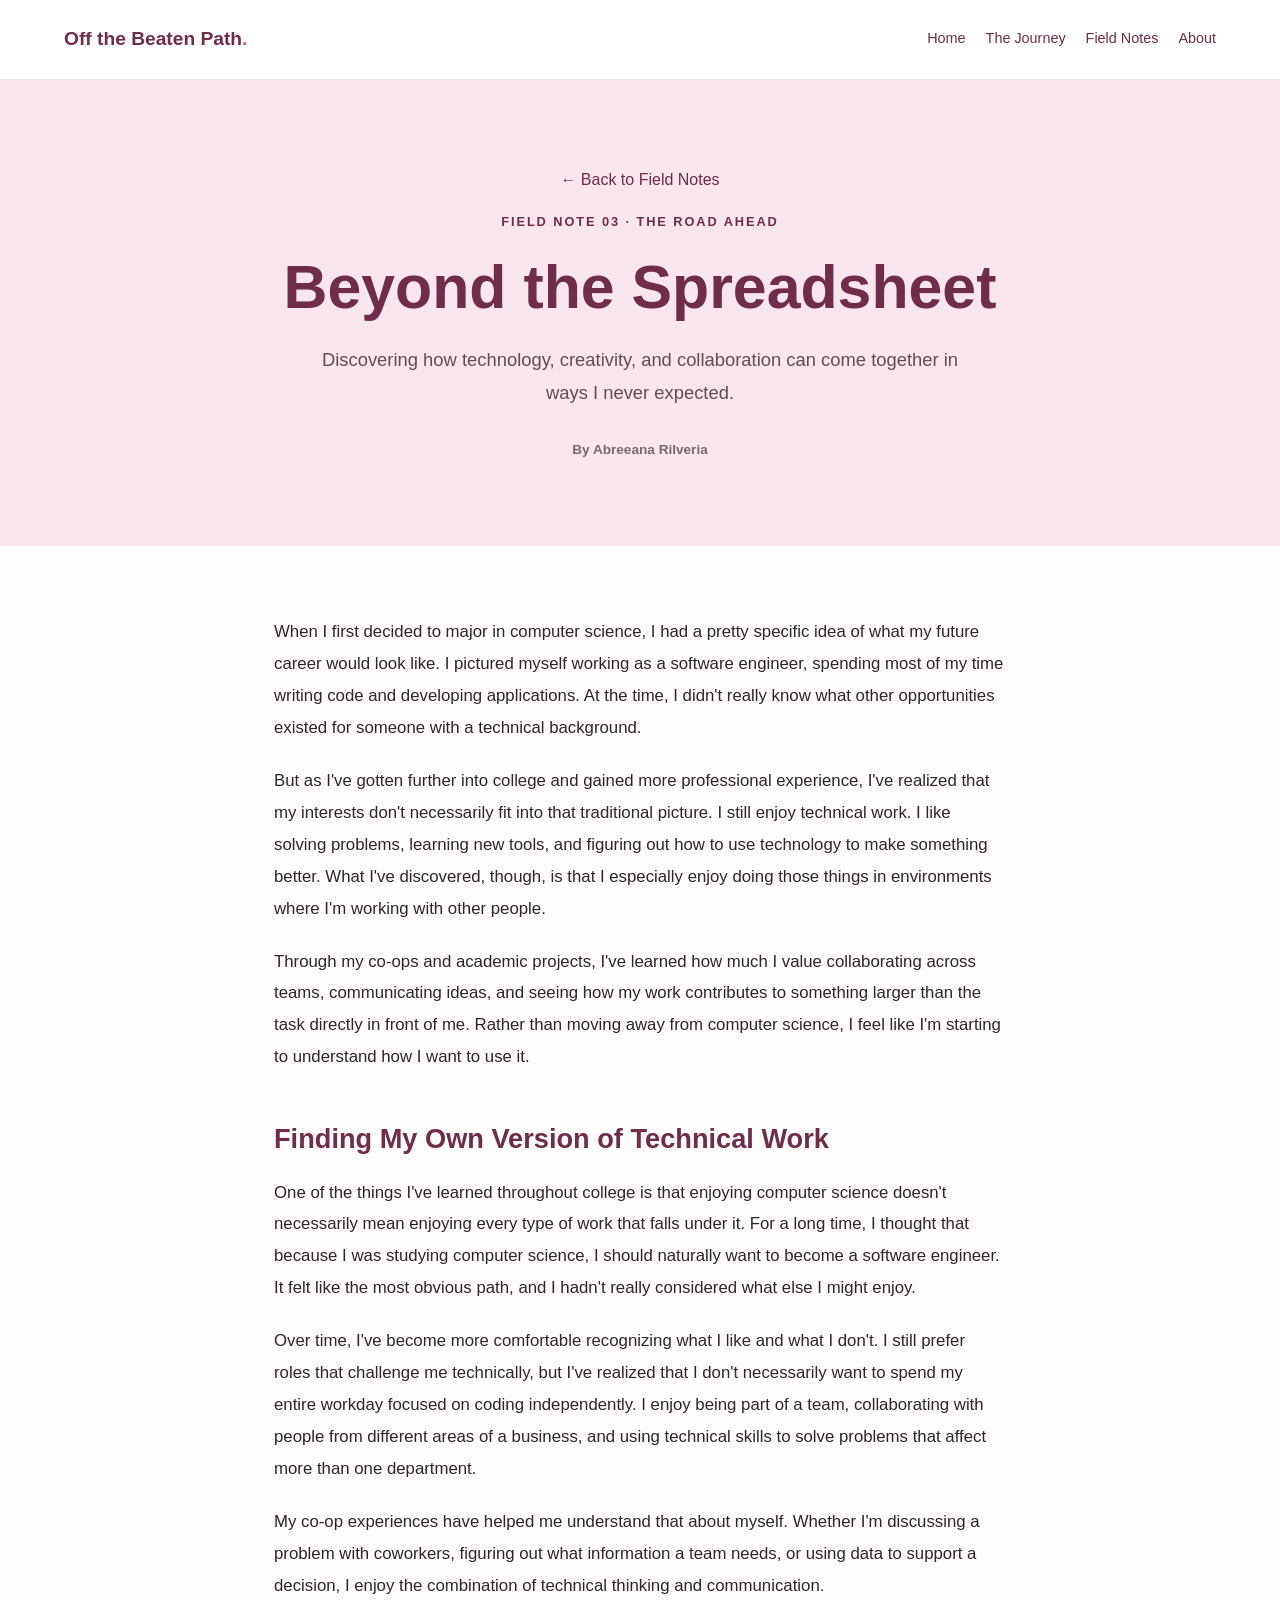
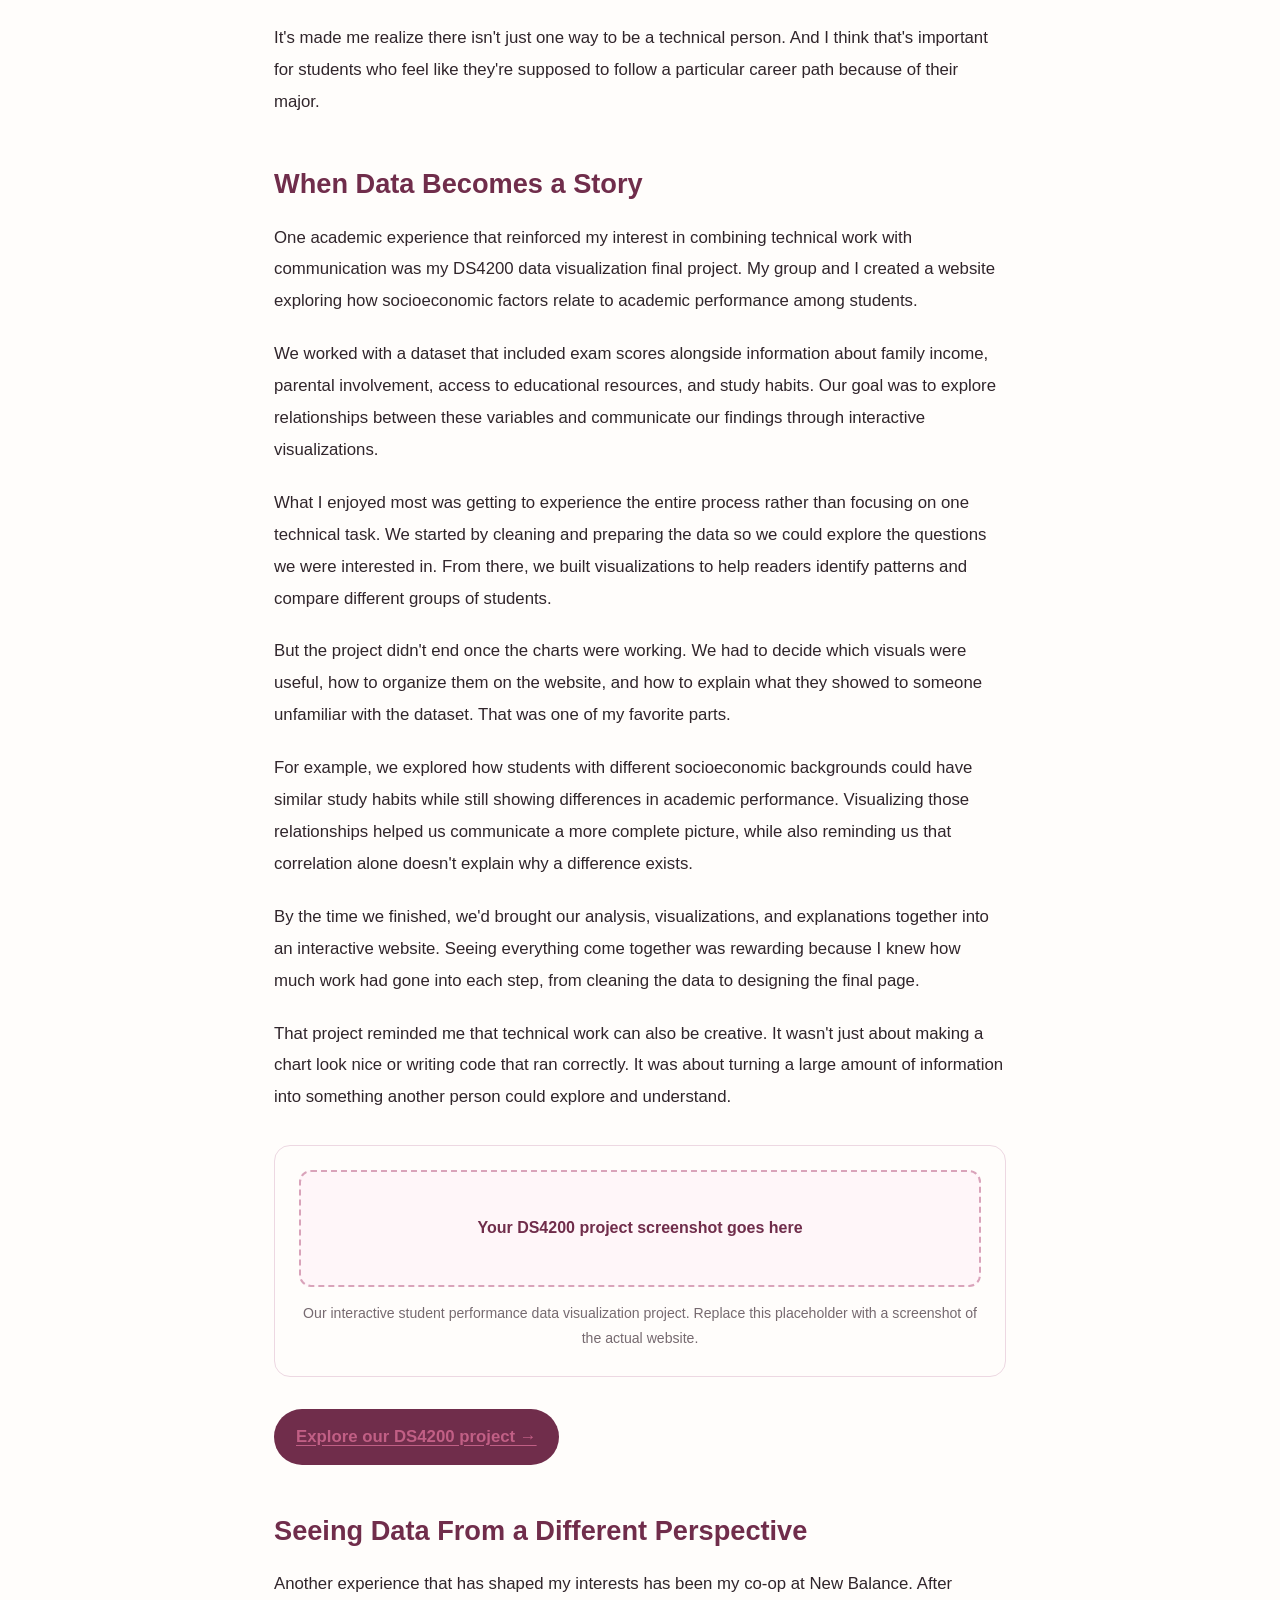
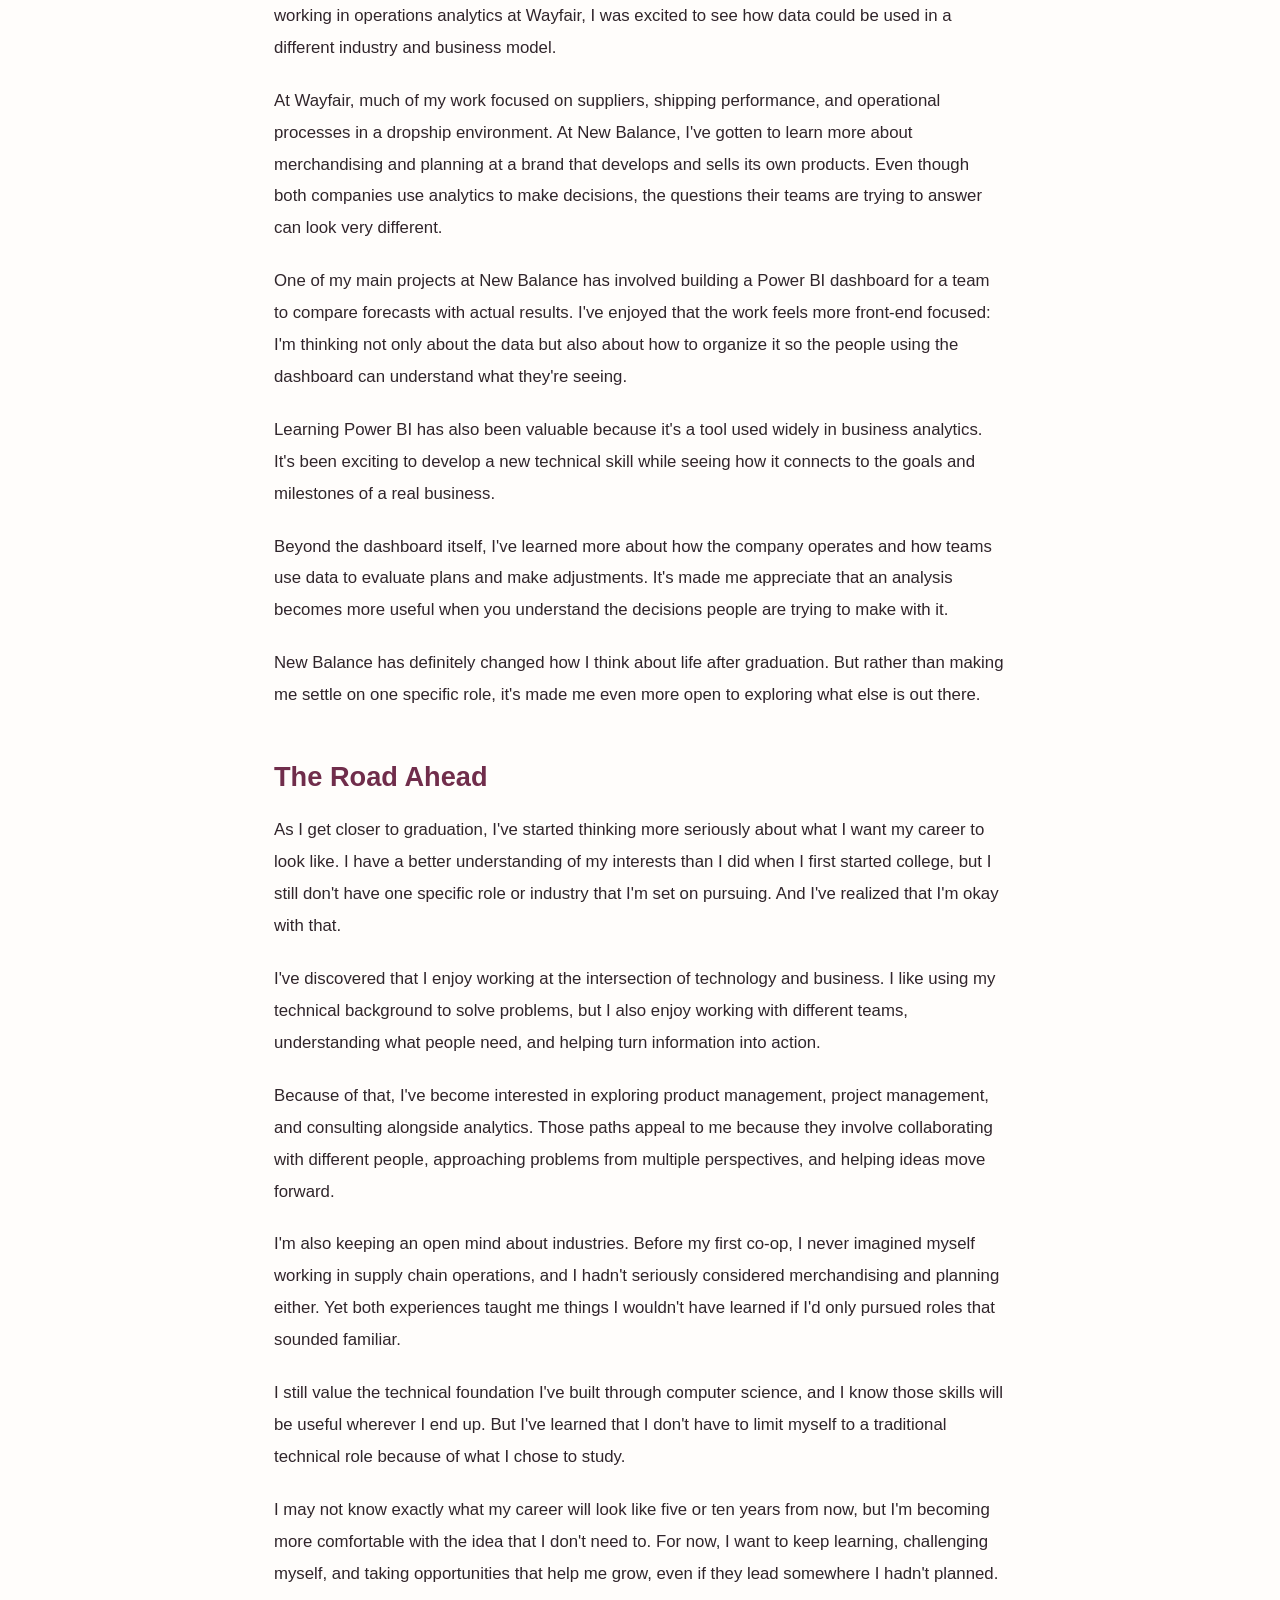
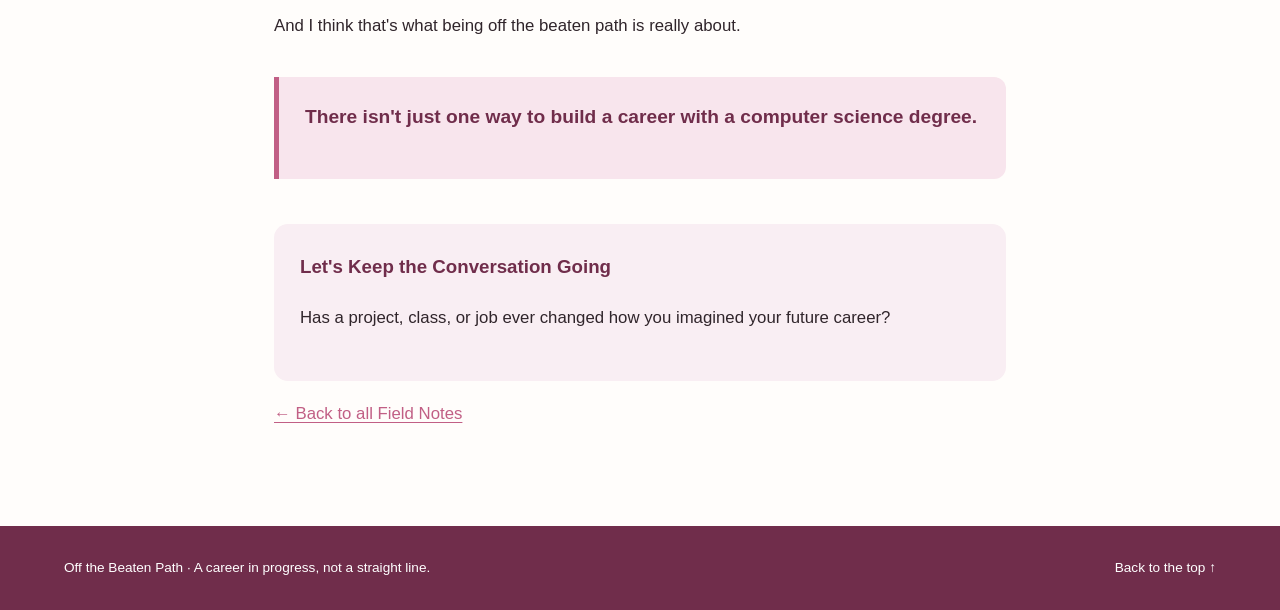
==== articles/beyond-the-spreadsheet.html @ e60944a8 "Create beyond-the-spreadsheet.html" ====
<!DOCTYPE html>
<html lang="en">
<head>
<meta charset="UTF-8">
<meta name="viewport" content="width=device-width, initial-scale=1.0">
<title>Beyond the Spreadsheet | Off the Beaten Path</title>
<link rel="stylesheet" href="../style.css">

<style>
:root {
    --pink: #F8E5ED;
    --rose: #C15F85;
    --burgundy: #702D4B;
    --background: #FFFDFB;
    --text: #30252B;
    --muted: #766A70;
}

* { box-sizing: border-box; }

body {
    margin: 0;
    background: var(--background);
    color: var(--text);
    font-family: Arial, Helvetica, sans-serif;
    line-height: 1.8;
}

a { color: var(--burgundy); }

.site-header {
    display: flex;
    align-items: center;
    justify-content: space-between;
    gap: 20px;
    padding: 22px 5%;
    background: white;
    border-bottom: 1px solid #f1e4e9;
}

.logo {
    font-weight: 800;
    text-decoration: none;
}

.logo span { color: var(--rose); }

nav {
    display: flex;
    gap: 20px;
    flex-wrap: wrap;
}

nav a {
    text-decoration: none;
    font-size: .9rem;
}

.article-hero {
    background: var(--pink);
    text-align: center;
    padding: 70px 20px;
}

.article-hero .inner {
    max-width: 840px;
    margin: auto;
}

.eyebrow {
    color: var(--burgundy);
    letter-spacing: .15em;
    font-size: .8rem;
    font-weight: bold;
}

h1 {
    color: var(--burgundy);
    font-size: clamp(2.3rem, 6vw, 4.3rem);
    line-height: 1.15;
}

.article-subtitle {
    max-width: 650px;
    margin: auto;
    color: #624c58;
    font-size: 1.15rem;
}

.article-meta {
    color: var(--muted);
    font-size: .85rem;
}

.article-content {
    max-width: 780px;
    margin: auto;
    padding: 54px 24px 75px;
}

.article-content p { margin-bottom: 21px; }

.article-content h2 {
    color: var(--burgundy);
    font-size: 1.7rem;
    line-height: 1.3;
    margin-top: 48px;
}

.article-media {
    margin: 32px 0;
    padding: 24px;
    border: 1px solid #edd8e2;
    border-radius: 16px;
}

.project-preview {
    border: 2px dashed #d9a3ba;
    background: #fff6f9;
    border-radius: 12px;
    padding: 42px 20px;
    text-align: center;
    color: var(--burgundy);
    font-weight: bold;
}

.article-media figcaption {
    color: var(--muted);
    font-size: .88rem;
    margin-top: 14px;
}

.project-link {
    display: inline-block;
    background: var(--burgundy);
    color: white;
    text-decoration: none;
    border-radius: 50px;
    padding: 12px 22px;
    font-weight: bold;
}

.article-takeaway {
    border-left: 5px solid var(--rose);
    background: var(--pink);
    padding: 22px 26px;
    margin: 35px 0;
    border-radius: 0 12px 12px 0;
    font-weight: bold;
}

.reader-question {
    background: #f9eef3;
    padding: 26px;
    border-radius: 14px;
    margin-top: 45px;
}

.reader-question h3 {
    color: var(--burgundy);
    margin-top: 0;
}

footer {
    background: var(--burgundy);
    color: white;
    padding: 30px 5%;
    display: flex;
    justify-content: space-between;
    gap: 20px;
    flex-wrap: wrap;
}

footer a { color: white; }

@media (max-width: 650px) {
    .site-header {
        flex-direction: column;
        align-items: flex-start;
    }

    .article-hero { padding: 52px 20px; }
    .article-content { padding: 34px 20px; }
}
</style>
</head>

<body>

<header class="site-header">
    <a class="logo" href="../index.html">
        Off the Beaten Path<span>.</span>
    </a>

    <nav>
        <a href="../index.html#home">Home</a>
        <a href="../index.html#journey">The Journey</a>
        <a href="../index.html#articles">Field Notes</a>
        <a href="../index.html#about">About</a>
    </nav>
</header>

<main>

<section class="article-hero">
    <div class="inner">

        <p>
            <a href="../index.html#articles">
                &larr; Back to Field Notes
            </a>
        </p>

        <p class="eyebrow">
            FIELD NOTE 03 · THE ROAD AHEAD
        </p>

        <h1>Beyond the Spreadsheet</h1>

        <p class="article-subtitle">
            Discovering how technology, creativity,
            and collaboration can come together
            in ways I never expected.
        </p>

        <p class="article-meta">
            By Abreeana Rilveria
        </p>

    </div>
</section>

<article class="article-content">

<p>
When I first decided to major in computer science,
I had a pretty specific idea of what my future career
would look like. I pictured myself working as a
software engineer, spending most of my time writing
code and developing applications. At the time, I
didn't really know what other opportunities existed
for someone with a technical background.
</p>

<p>
But as I've gotten further into college and gained
more professional experience, I've realized that my
interests don't necessarily fit into that traditional
picture. I still enjoy technical work. I like solving
problems, learning new tools, and figuring out how
to use technology to make something better. What
I've discovered, though, is that I especially enjoy
doing those things in environments where I'm
working with other people.
</p>

<p>
Through my co-ops and academic projects, I've learned
how much I value collaborating across teams,
communicating ideas, and seeing how my work
contributes to something larger than the task
directly in front of me. Rather than moving away
from computer science, I feel like I'm starting
to understand how I want to use it.
</p>

<h2>Finding My Own Version of Technical Work</h2>

<p>
One of the things I've learned throughout college
is that enjoying computer science doesn't necessarily
mean enjoying every type of work that falls under it.
For a long time, I thought that because I was studying
computer science, I should naturally want to become
a software engineer. It felt like the most obvious
path, and I hadn't really considered what else
I might enjoy.
</p>

<p>
Over time, I've become more comfortable recognizing
what I like and what I don't. I still prefer roles
that challenge me technically, but I've realized
that I don't necessarily want to spend my entire
workday focused on coding independently. I enjoy
being part of a team, collaborating with people
from different areas of a business, and using
technical skills to solve problems that affect
more than one department.
</p>

<p>
My co-op experiences have helped me understand
that about myself. Whether I'm discussing a problem
with coworkers, figuring out what information a
team needs, or using data to support a decision,
I enjoy the combination of technical thinking
and communication.
</p>

<p>
It's made me realize there isn't just one way to
be a technical person. And I think that's important
for students who feel like they're supposed to
follow a particular career path because of
their major.
</p>

<h2>When Data Becomes a Story</h2>

<p>
One academic experience that reinforced my interest
in combining technical work with communication was
my DS4200 data visualization final project. My
group and I created a website exploring how
socioeconomic factors relate to academic
performance among students.
</p>

<p>
We worked with a dataset that included exam scores
alongside information about family income,
parental involvement, access to educational
resources, and study habits. Our goal was to
explore relationships between these variables
and communicate our findings through
interactive visualizations.
</p>

<p>
What I enjoyed most was getting to experience
the entire process rather than focusing on one
technical task. We started by cleaning and
preparing the data so we could explore the
questions we were interested in. From there,
we built visualizations to help readers identify
patterns and compare different groups of students.
</p>

<p>
But the project didn't end once the charts were
working. We had to decide which visuals were
useful, how to organize them on the website,
and how to explain what they showed to someone
unfamiliar with the dataset. That was one
of my favorite parts.
</p>

<p>
For example, we explored how students with different
socioeconomic backgrounds could have similar study
habits while still showing differences in academic
performance. Visualizing those relationships helped
us communicate a more complete picture, while also
reminding us that correlation alone doesn't explain
why a difference exists.
</p>

<p>
By the time we finished, we'd brought our analysis,
visualizations, and explanations together into an
interactive website. Seeing everything come
together was rewarding because I knew how much
work had gone into each step, from cleaning
the data to designing the final page.
</p>

<p>
That project reminded me that technical work can
also be creative. It wasn't just about making
a chart look nice or writing code that ran
correctly. It was about turning a large amount
of information into something another person
could explore and understand.
</p>

<!-- DS4200 PROJECT SCREENSHOT -->

<figure class="article-media">

    <div class="project-preview">
        Your DS4200 project screenshot goes here
    </div>

    <figcaption>
        Our interactive student performance data
        visualization project. Replace this
        placeholder with a screenshot of
        the actual website.
    </figcaption>

</figure>

<p>
    <a class="project-link"
       href="https://rilveriaabreeana.github.io/ds4200-finalproject/"
       target="_blank"
       rel="noopener noreferrer">
        Explore our DS4200 project &rarr;
    </a>
</p>

<h2>Seeing Data From a Different Perspective</h2>

<p>
Another experience that has shaped my interests
has been my co-op at New Balance. After working
in operations analytics at Wayfair, I was excited
to see how data could be used in a different
industry and business model.
</p>

<p>
At Wayfair, much of my work focused on suppliers,
shipping performance, and operational processes
in a dropship environment. At New Balance, I've
gotten to learn more about merchandising and
planning at a brand that develops and sells its
own products. Even though both companies use
analytics to make decisions, the questions their
teams are trying to answer can look very different.
</p>

<p>
One of my main projects at New Balance has involved
building a Power BI dashboard for a team to compare
forecasts with actual results. I've enjoyed that
the work feels more front-end focused: I'm thinking
not only about the data but also about how to
organize it so the people using the dashboard
can understand what they're seeing.
</p>

<p>
Learning Power BI has also been valuable because
it's a tool used widely in business analytics.
It's been exciting to develop a new technical
skill while seeing how it connects to the
goals and milestones of a real business.
</p>

<p>
Beyond the dashboard itself, I've learned more
about how the company operates and how teams use
data to evaluate plans and make adjustments.
It's made me appreciate that an analysis becomes
more useful when you understand the decisions
people are trying to make with it.
</p>

<p>
New Balance has definitely changed how I think
about life after graduation. But rather than
making me settle on one specific role, it's
made me even more open to exploring what
else is out there.
</p>

<h2>The Road Ahead</h2>

<p>
As I get closer to graduation, I've started
thinking more seriously about what I want
my career to look like. I have a better
understanding of my interests than I did
when I first started college, but I still
don't have one specific role or industry
that I'm set on pursuing. And I've realized
that I'm okay with that.
</p>

<p>
I've discovered that I enjoy working at the
intersection of technology and business.
I like using my technical background to
solve problems, but I also enjoy working
with different teams, understanding what
people need, and helping turn information
into action.
</p>

<p>
Because of that, I've become interested
in exploring product management, project
management, and consulting alongside
analytics. Those paths appeal to me because
they involve collaborating with different
people, approaching problems from multiple
perspectives, and helping ideas move forward.
</p>

<p>
I'm also keeping an open mind about industries.
Before my first co-op, I never imagined myself
working in supply chain operations, and I
hadn't seriously considered merchandising
and planning either. Yet both experiences
taught me things I wouldn't have learned
if I'd only pursued roles that sounded familiar.
</p>

<p>
I still value the technical foundation I've
built through computer science, and I know
those skills will be useful wherever I end up.
But I've learned that I don't have to limit
myself to a traditional technical role because
of what I chose to study.
</p>

<p>
I may not know exactly what my career will
look like five or ten years from now, but
I'm becoming more comfortable with the idea
that I don't need to. For now, I want to keep
learning, challenging myself, and taking
opportunities that help me grow, even if
they lead somewhere I hadn't planned.
</p>

<p>
And I think that's what being off the beaten
path is really about.
</p>

<div class="article-takeaway">
    <p>
        There isn't just one way to build a
        career with a computer science degree.
    </p>
</div>

<aside class="reader-question">
    <h3>Let's Keep the Conversation Going</h3>
    <p>
        Has a project, class, or job ever changed
        how you imagined your future career?
    </p>
</aside>

<p>
    <a href="../index.html#articles">
        &larr; Back to all Field Notes
    </a>
</p>

</article>
</main>

<footer>
    <span>
        Off the Beaten Path · A career in progress,
        not a straight line.
    </span>

    <a href="../index.html#home">
        Back to the top &uarr;
    </a>
</footer>

</body>
</html>
---- style.css ----
/* ---------- Global styles ---------- */

:root {
    --pink: #F8E5ED;
    --rose: #C15F85;
    --burgundy: #702D4B;
    --background: #FFFDFB;
    --text: #30252B;
    --muted: #766A70;
}

* {
    box-sizing: border-box;
}

html {
    scroll-behavior: smooth;
}

body {
    margin: 0;
    background: var(--background);
    color: var(--text);
    font-family: Arial, Helvetica, sans-serif;
    line-height: 1.7;
}

a {
    color: inherit;
    text-decoration: none;
}

a:focus-visible {
    outline: 3px solid var(--rose);
    outline-offset: 4px;
}

/* ---------- Navigation ---------- */

.site-header {
    display: flex;
    justify-content: space-between;
    align-items: center;
    gap: 24px;
    padding: 22px 8%;
    border-bottom: 1px solid #F0E7EB;
}

.logo {
    color: var(--burgundy);
    font-size: 1.2rem;
    font-weight: 700;
}

.logo span {
    color: var(--rose);
}

nav {
    display: flex;
    flex-wrap: wrap;
    gap: 24px;
}

nav a {
    font-size: 0.9rem;
}

nav a:hover,
.text-link:hover {
    color: var(--rose);
}

/* ---------- Hero section ---------- */

.hero {
    padding: 110px 12%;
    background: var(--pink);
}

.eyebrow {
    color: var(--burgundy);
    font-size: 0.75rem;
    font-weight: 700;
    letter-spacing: 2px;
    text-transform: uppercase;
}

h1 {
    max-width: 750px;
    margin: 20px 0;
    color: var(--burgundy);
    font-size: clamp(2.5rem, 6vw, 4.5rem);
    line-height: 1.1;
}

h2 {
    color: var(--burgundy);
    font-size: clamp(1.8rem, 4vw, 2.6rem);
    line-height: 1.25;
}

.hero-description,
.section-intro {
    max-width: 650px;
    color: var(--muted);
}

.primary-button {
    display: inline-block;
    margin-top: 20px;
    padding: 12px 22px;
    border-radius: 5px;
    background: var(--burgundy);
    color: white;
    font-weight: 600;
}

.primary-button:hover {
    background: var(--rose);
}

/* ---------- Content sections ---------- */

.section {
    padding: 80px 10%;
}

.section-intro {
    margin-bottom: 45px;
}

/* ---------- Roadmap ---------- */

.roadmap {
    display: grid;
    grid-template-columns: repeat(3, minmax(0, 1fr));
    gap: 24px;
    margin-top: 40px;
}

.milestone {
    padding: 28px;
    border: 1px solid #EBD9E1;
    border-radius: 10px;
    background: white;
    transition: transform 0.2s, box-shadow 0.2s;
}

a.milestone:hover {
    transform: translateY(-5px);
    box-shadow: 0 10px 25px #702D4B14;
}

.milestone-number {
    display: inline-block;
    color: var(--rose);
    font-size: 1.5rem;
    font-weight: 700;
}

.milestone h3 {
    color: var(--burgundy);
}

.milestone p {
    color: var(--muted);
}

.read-link,
.text-link {
    color: var(--rose);
    font-weight: 700;
}

.coming-soon {
    opacity: 0.75;
}

.coming-soon-label {
    color: var(--muted);
    font-size: 0.85rem;
    font-style: italic;
}

/* ---------- Featured article ---------- */

.featured {
    background: #FAF3F6;
}

.featured p:not(.eyebrow) {
    max-width: 650px;
}

/* ---------- About section ---------- */

.about p:not(.eyebrow) {
    max-width: 750px;
}

/* ---------- Footer ---------- */

footer {
    display: flex;
    justify-content: space-between;
    gap: 20px;
    padding: 25px 8%;
    background: var(--burgundy);
    color: white;
    font-size: 0.85rem;
}

/* ==========================================
   ARTICLE PAGE STYLES
   ========================================== */

.article-hero {
    padding: 85px 12% 75px;
    background: var(--pink);
}

.article-hero h1 {
    max-width: 900px;
    font-size: clamp(2.3rem, 5vw, 3.8rem);
    line-height: 1.15;
}

.article-subtitle {
    max-width: 700px;
    color: var(--muted);
    font-size: 1.15rem;
}

.article-meta {
    margin-top: 28px;
    color: var(--burgundy);
    font-size: 0.9rem;
    font-weight: 600;
}

.back-link {
    display: inline-block;
    margin-bottom: 30px;
    color: var(--burgundy);
    font-size: 0.9rem;
    font-weight: 600;
}

.back-link:hover {
    color: var(--rose);
}

/* ---------- Article content ---------- */

.article-content {
    max-width: 800px;
    margin: 0 auto;
    padding: 65px 25px 100px;
}

.article-content h2 {
    margin-top: 60px;
    margin-bottom: 20px;
    font-size: clamp(1.6rem, 3vw, 2rem);
}

.article-content p {
    margin-bottom: 22px;
    font-size: 1.05rem;
    line-height: 1.9;
}

.article-content a:not(.primary-button) {
    color: var(--rose);
    text-decoration: underline;
    text-underline-offset: 3px;
}

.article-content a:hover {
    color: var(--burgundy);
}

.article-content strong {
    color: var(--burgundy);
}

/* ---------- Image placeholders ---------- */

.article-media {
    margin: 35px 0 45px;
}

.media-placeholder {
    display: flex;
    flex-direction: column;
    align-items: center;
    justify-content: center;
    min-height: 220px;
    padding: 35px;
    border: 2px dashed #DAB9C7;
    border-radius: 12px;
    background: #FAF3F6;
    text-align: center;
}

.media-placeholder p {
    margin: 0;
    color: var(--muted);
    font-size: 0.95rem;
}

.media-placeholder .media-icon {
    margin-bottom: 12px;
    color: var(--rose);
    font-size: 2rem;
}

.article-media figcaption {
    margin-top: 12px;
    color: var(--muted);
    font-size: 0.85rem;
    text-align: center;
}

/* ---------- Business analysis diagram ---------- */

.process-diagram {
    display: grid;
    grid-template-columns: 1fr auto 1fr auto 1fr;
    align-items: center;
    gap: 12px;
    margin: 35px 0;
    padding: 25px;
    border-radius: 12px;
    background: #FAF3F6;
}

.process-step {
    padding: 20px 12px;
    border: 1px solid #EBD9E1;
    border-radius: 8px;
    background: white;
    color: var(--burgundy);
    font-weight: 700;
    text-align: center;
}

.process-arrow {
    color: var(--rose);
    font-size: 1.5rem;
}

/* ---------- Performance comparison ---------- */

.performance-chart {
    margin: 40px 0;
    padding: 30px;
    border: 1px solid #EBD9E1;
    border-radius: 12px;
    background: #FAF3F6;
}

.performance-chart h3 {
    margin-top: 0;
    color: var(--burgundy);
}

.chart-row {
    display: grid;
    grid-template-columns: 80px 1fr 85px;
    align-items: center;
    gap: 15px;
    margin: 20px 0;
}

.chart-label {
    font-weight: 600;
}

.chart-track {
    height: 24px;
    overflow: hidden;
    border-radius: 5px;
    background: #EBD9E1;
}

.chart-bar {
    height: 100%;
    border-radius: 5px;
}

.chart-bar.before {
    width: 79%;
    background: var(--rose);
}

.chart-bar.after {
    width: 93%;
    background: var(--burgundy);
}

.chart-value {
    color: var(--burgundy);
    font-weight: 700;
}

.chart-note {
    margin-top: 20px;
    color: var(--muted);
    font-size: 0.8rem !important;
    line-height: 1.6 !important;
}

/* ---------- Article closing ---------- */

.article-takeaway {
    margin: 45px 0;
    padding: 25px 30px;
    border-left: 4px solid var(--rose);
    background: #FAF3F6;
}

.article-takeaway p {
    margin: 0;
    color: var(--burgundy);
    font-size: 1.2rem;
    font-weight: 700;
}

.reader-question {
    margin-top: 65px;
    padding: 30px;
    border-radius: 12px;
    background: var(--pink);
}

.reader-question h3 {
    margin-top: 0;
    color: var(--burgundy);
}

.reader-question p {
    margin-bottom: 0;
}

/* ---------- Mobile layout ---------- */

@media (max-width: 760px) {
    .site-header {
        align-items: flex-start;
        flex-direction: column;
    }

    nav {
        gap: 14px;
    }

    .hero {
        padding: 75px 8%;
    }

    .section {
        padding: 60px 8%;
    }

    .roadmap {
        grid-template-columns: 1fr;
    }

    .article-hero {
        padding: 60px 8%;
    }

    .article-content {
        padding: 45px 8% 70px;
    }

    .process-diagram {
        grid-template-columns: 1fr;
    }

    .process-arrow {
        transform: rotate(90deg);
        text-align: center;
    }

    .chart-row {
        grid-template-columns: 55px 1fr 75px;
        gap: 8px;
        font-size: 0.85rem;
    }

    .performance-chart {
        padding: 20px 15px;
    }

    footer {
        flex-direction: column;
    }
}
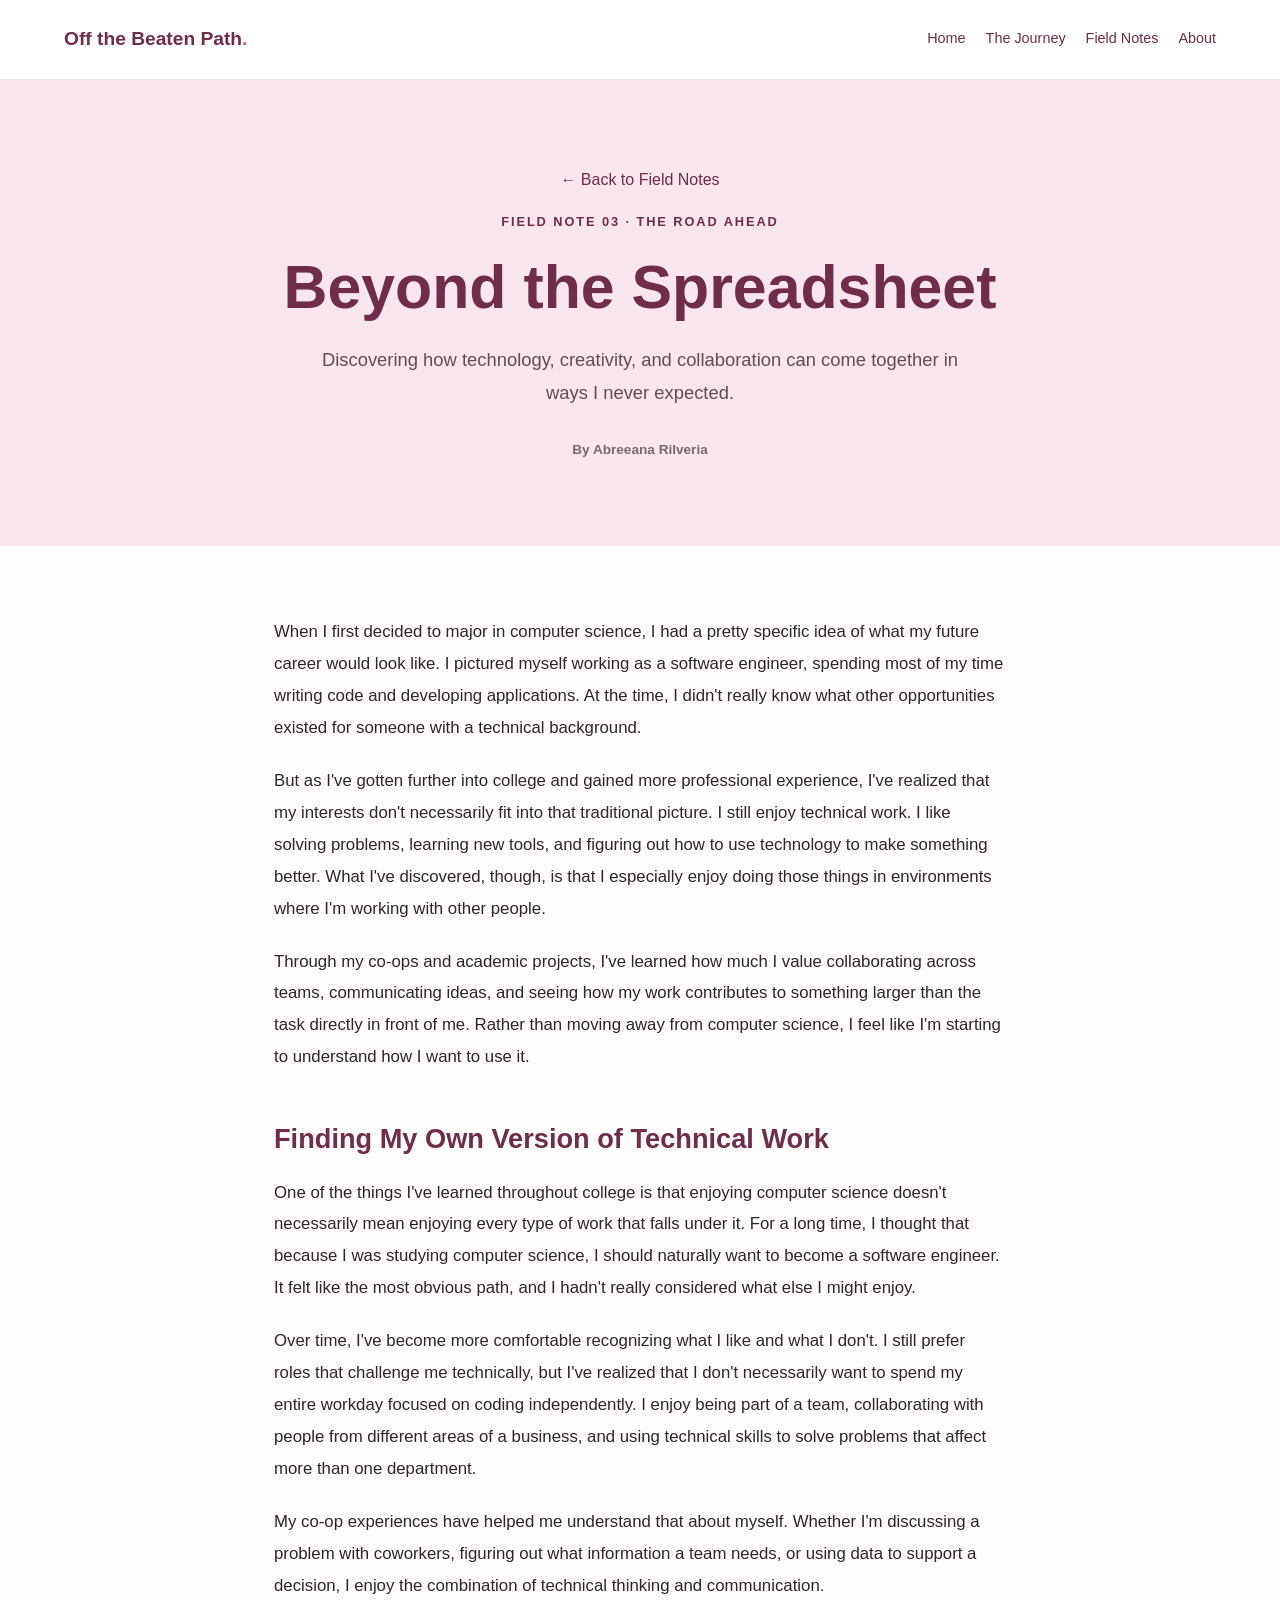
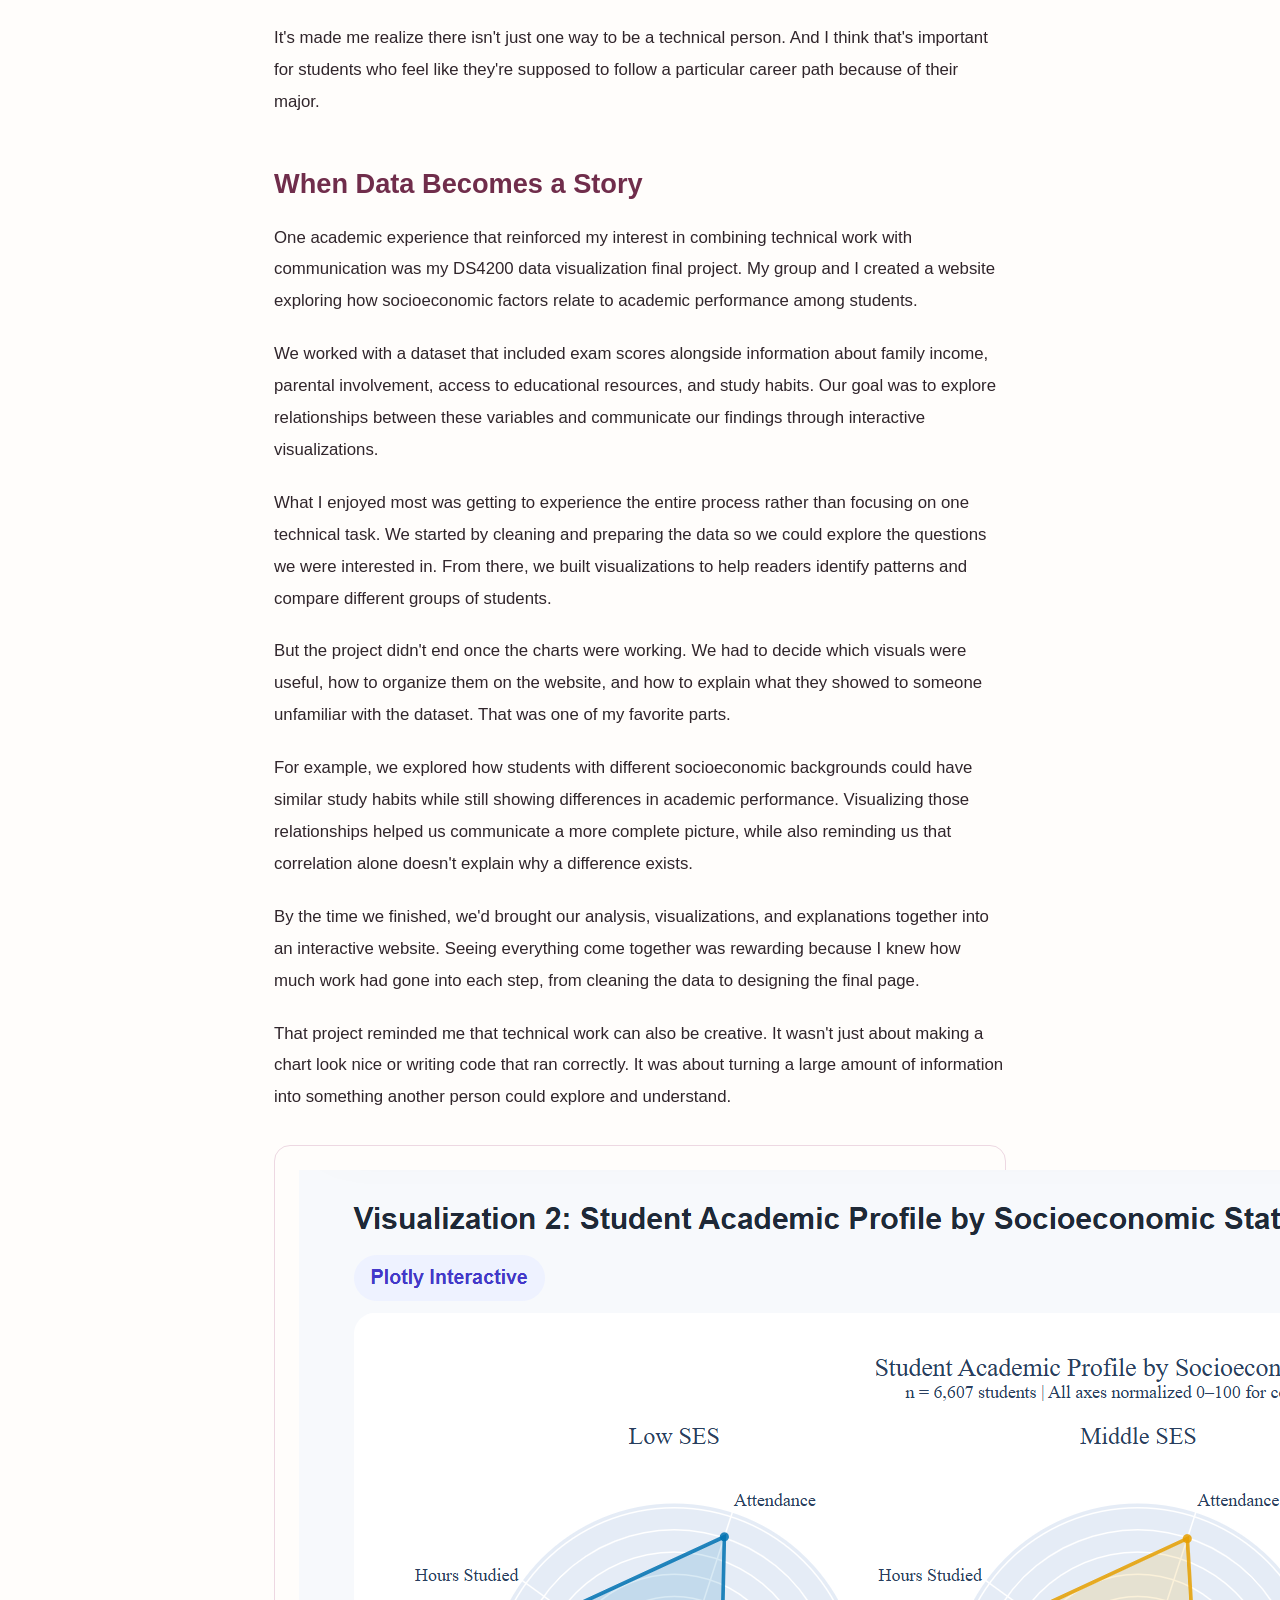
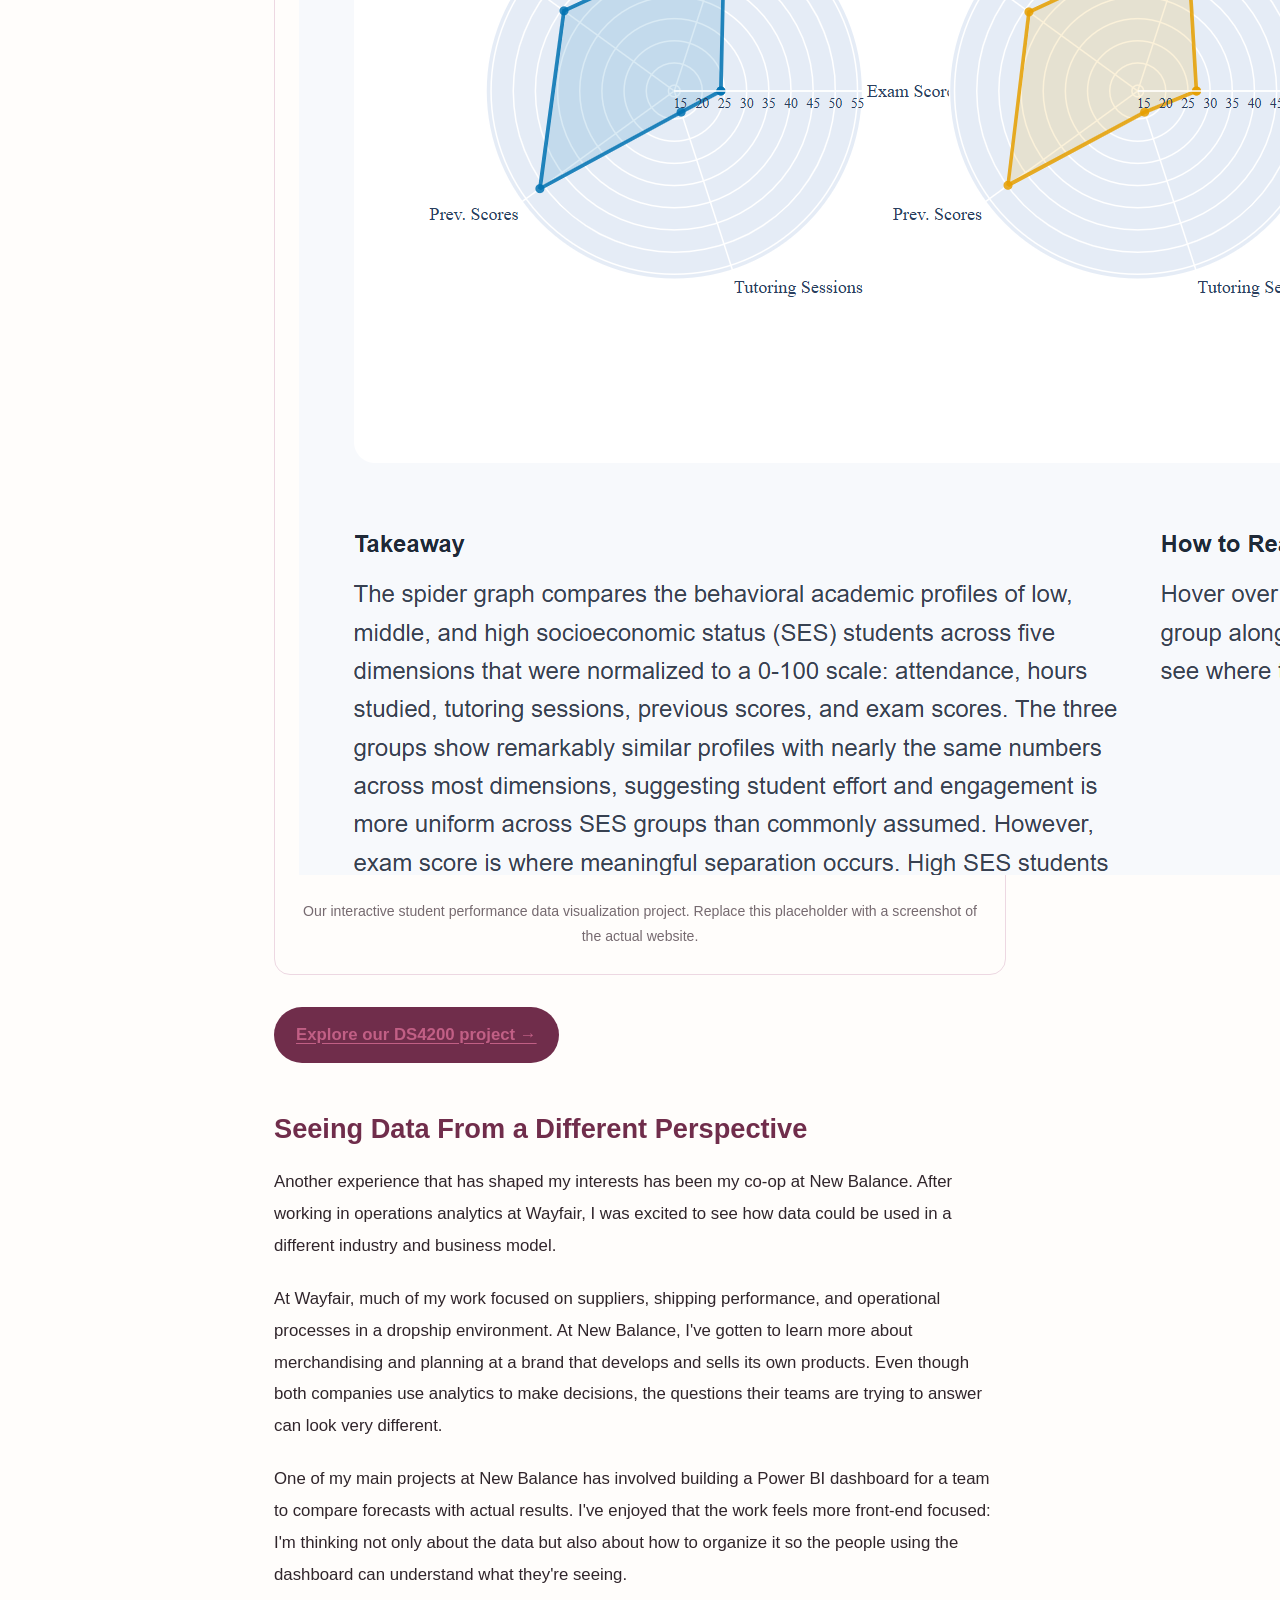
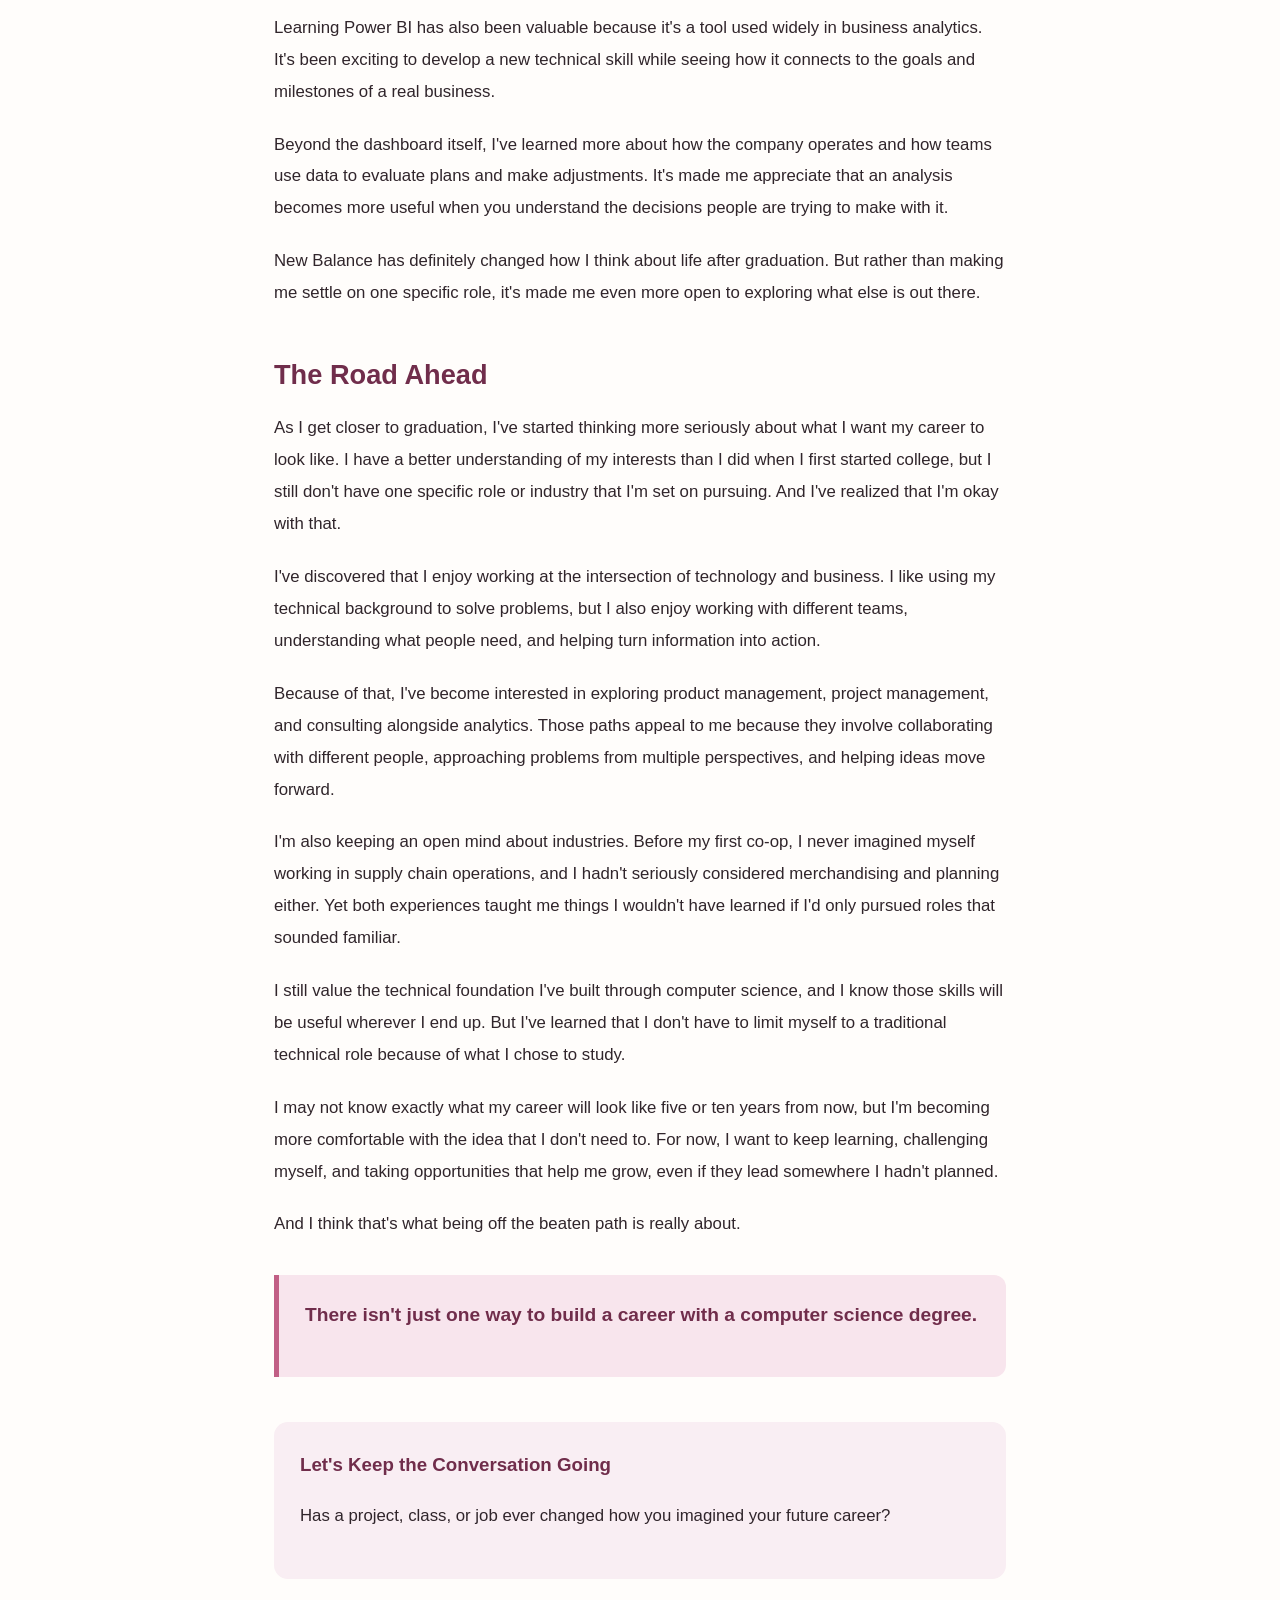
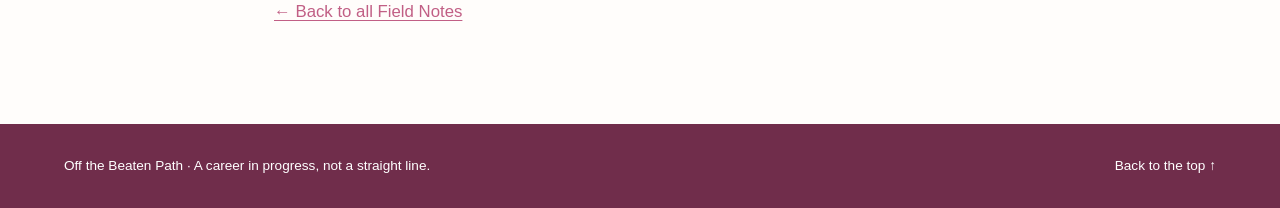
==== commit a00481a9: "Add screenshot for DS4200 project Replaced placeholder div with an image for DS4200 project." ====
--- a/articles/beyond-the-spreadsheet.html
+++ b/articles/beyond-the-spreadsheet.html
@@ -379,9 +379,13 @@
 
 <figure class="article-media">
 
-    <div class="project-preview">
-        Your DS4200 project screenshot goes here
-    </div>
+   
+<img
+    src="../images/ds4200-project.png"
+    alt="Screenshot of our DS4200 student performance data visualization project"
+    class="project-image"
+>
+
 
     <figcaption>
         Our interactive student performance data
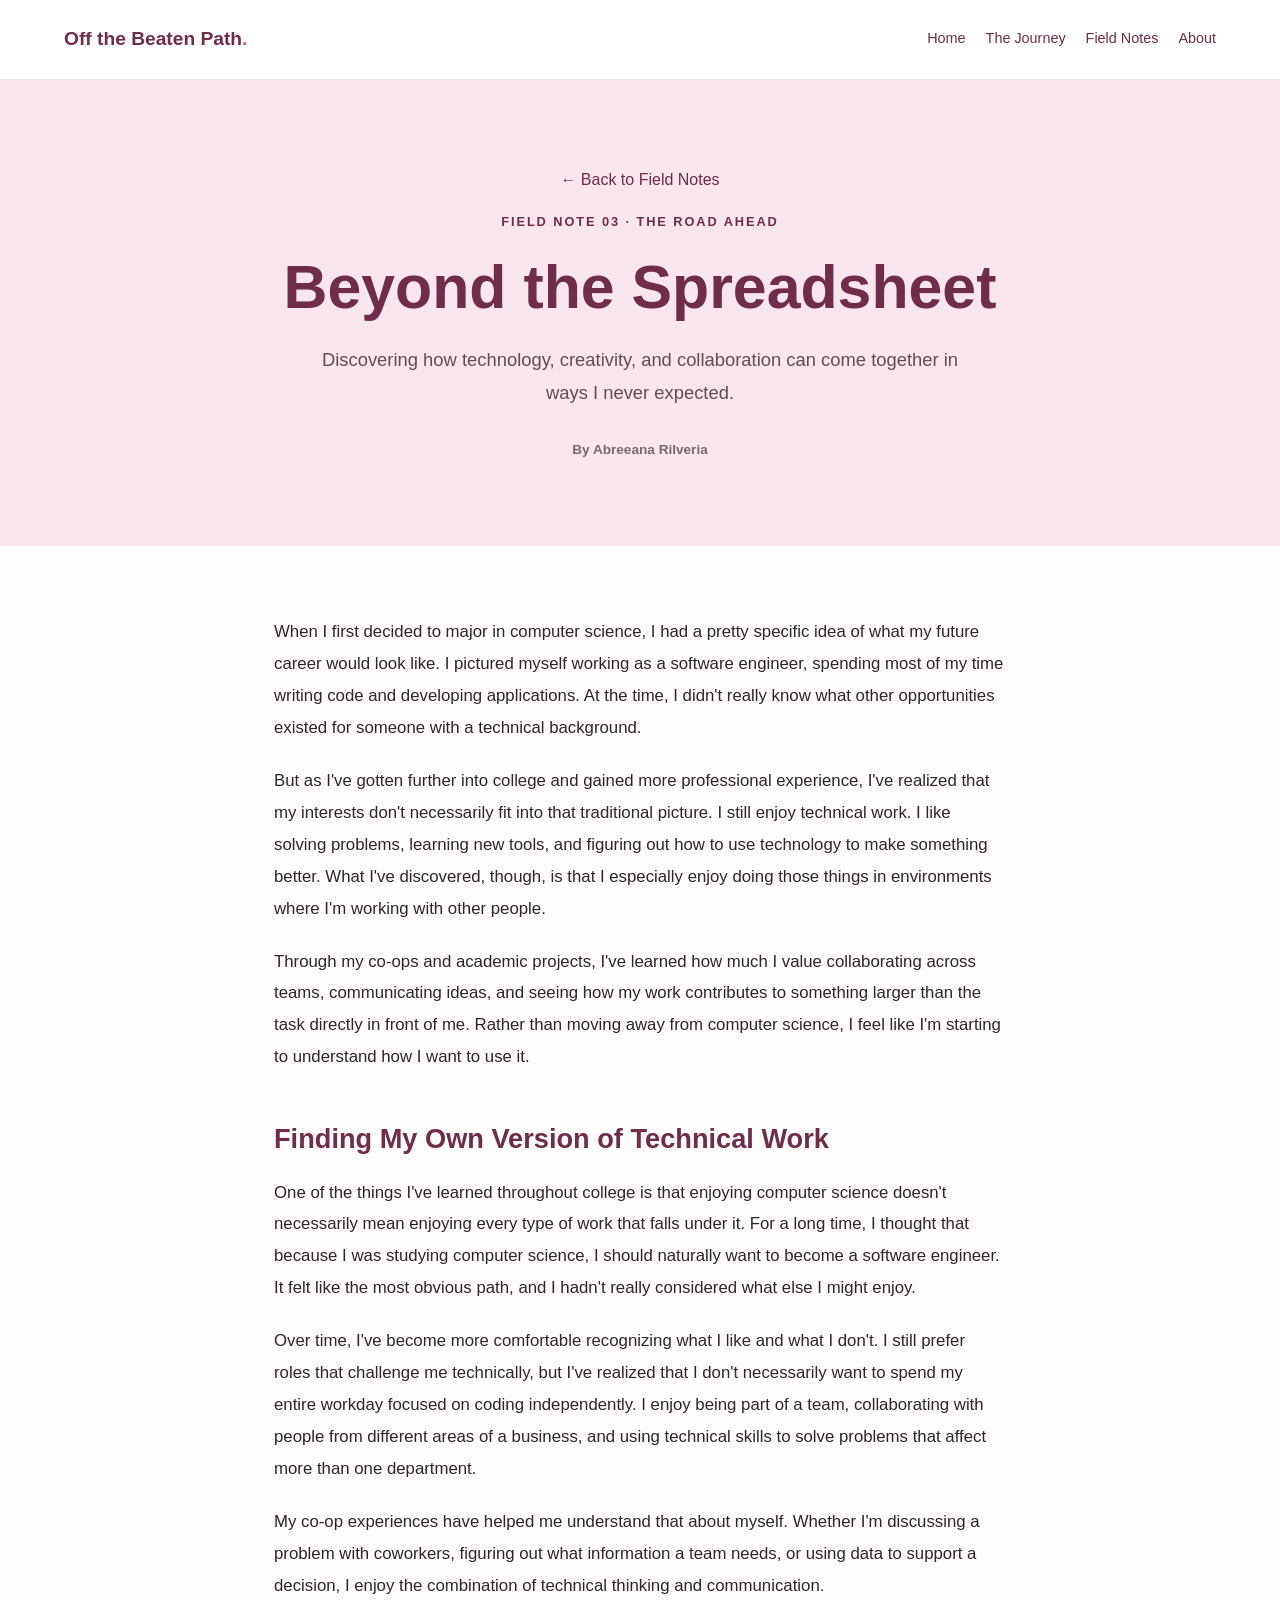
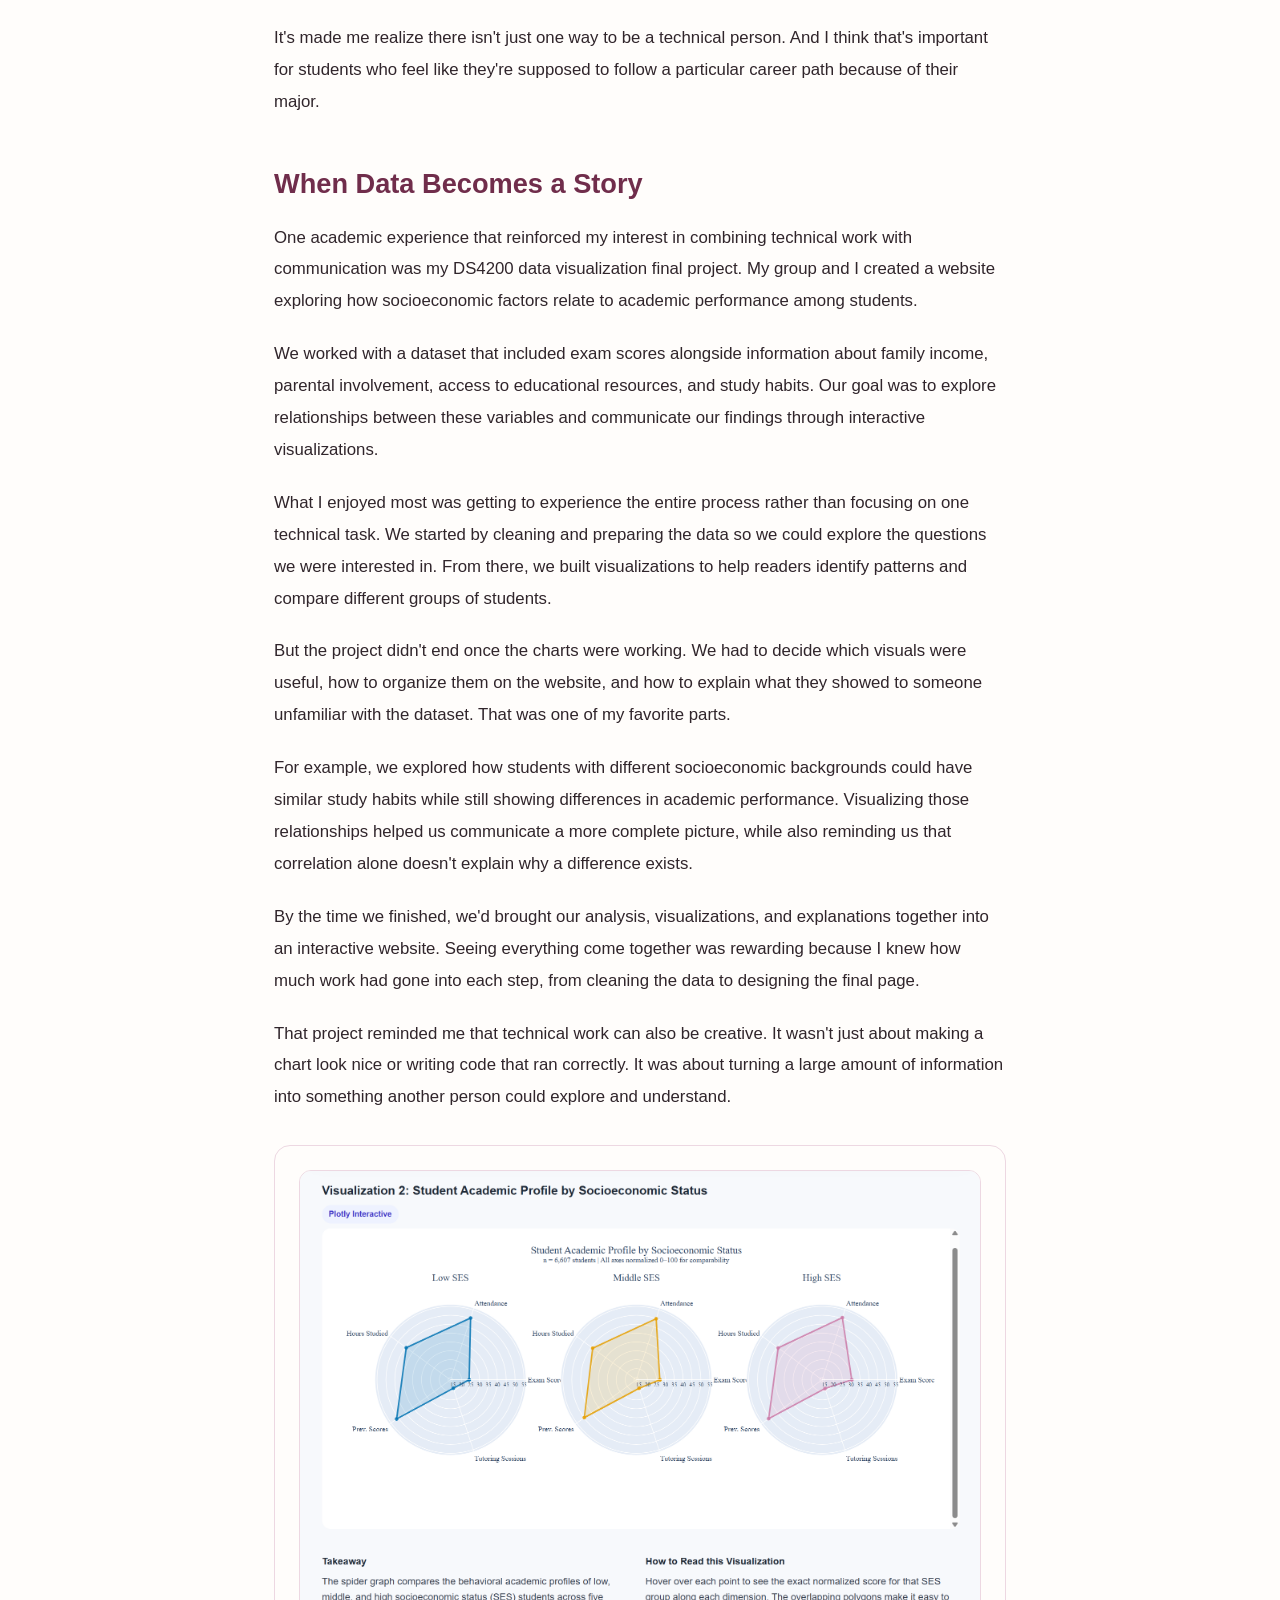
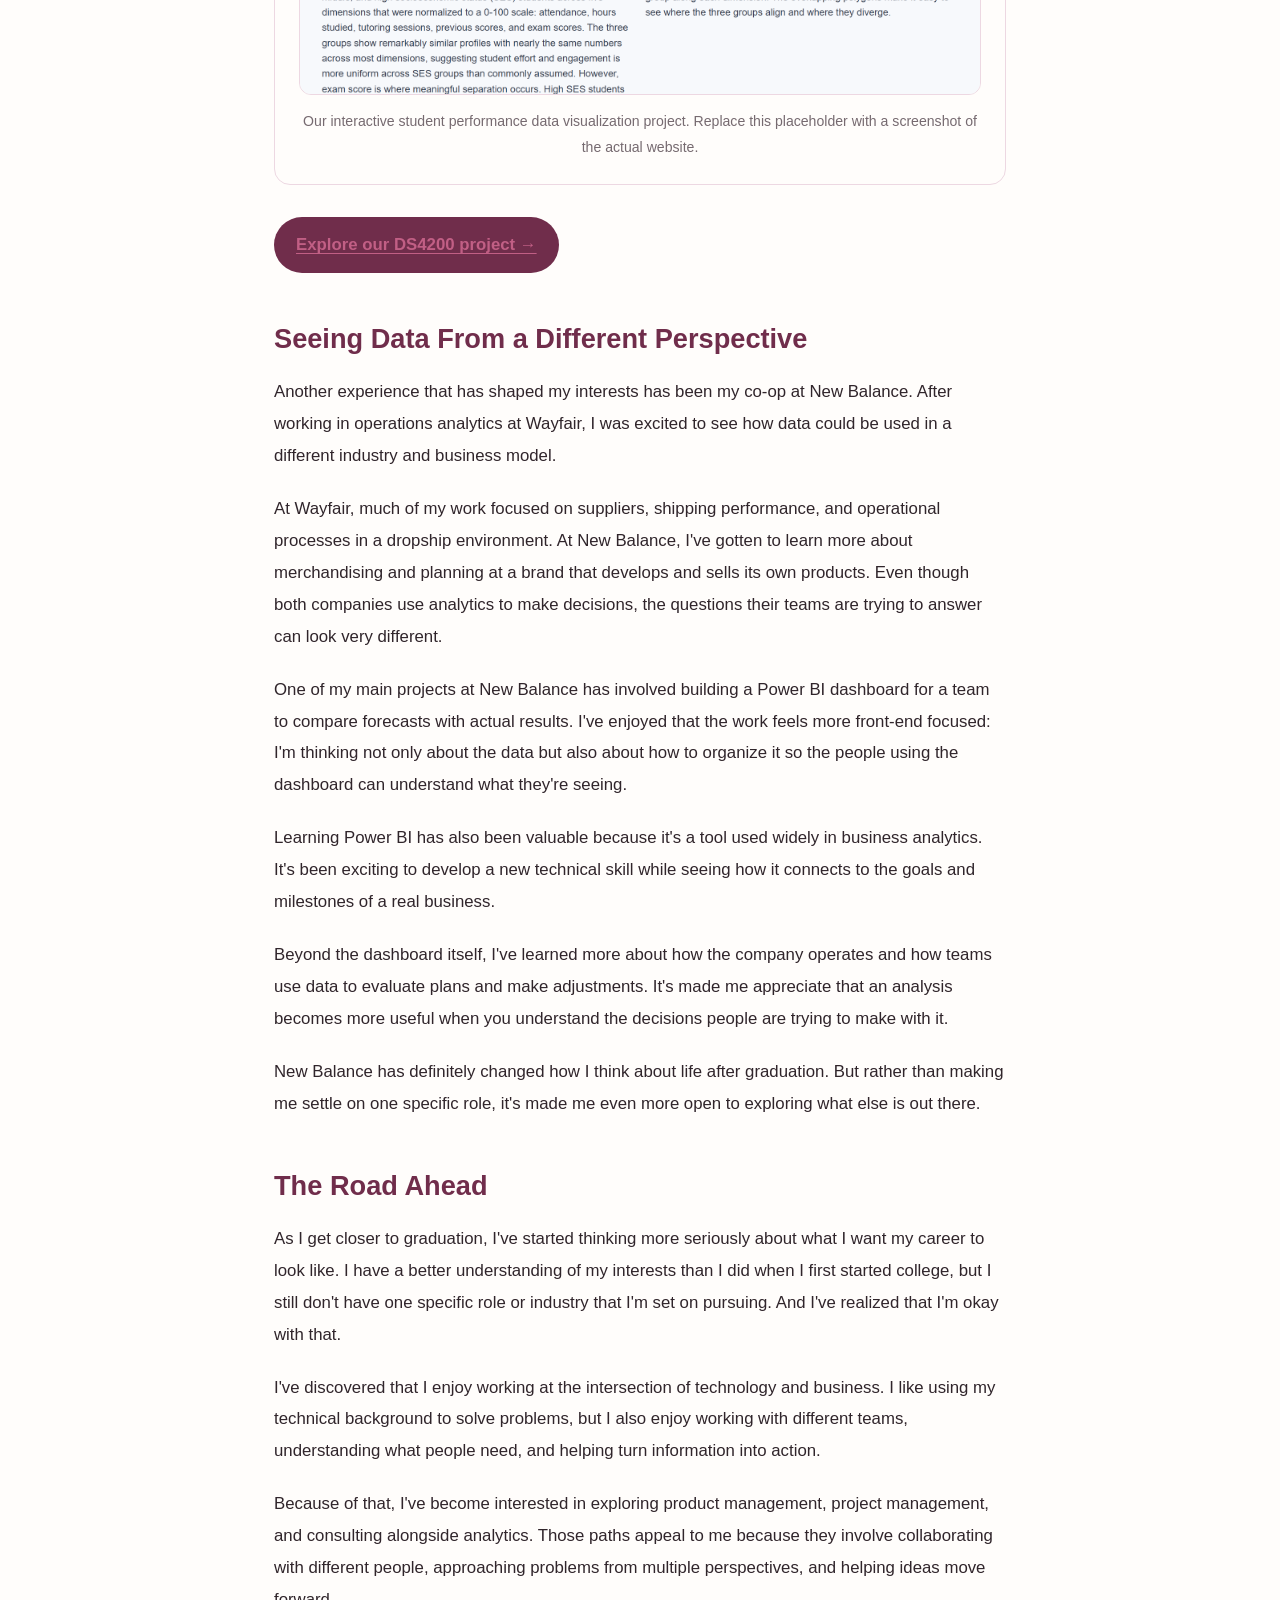
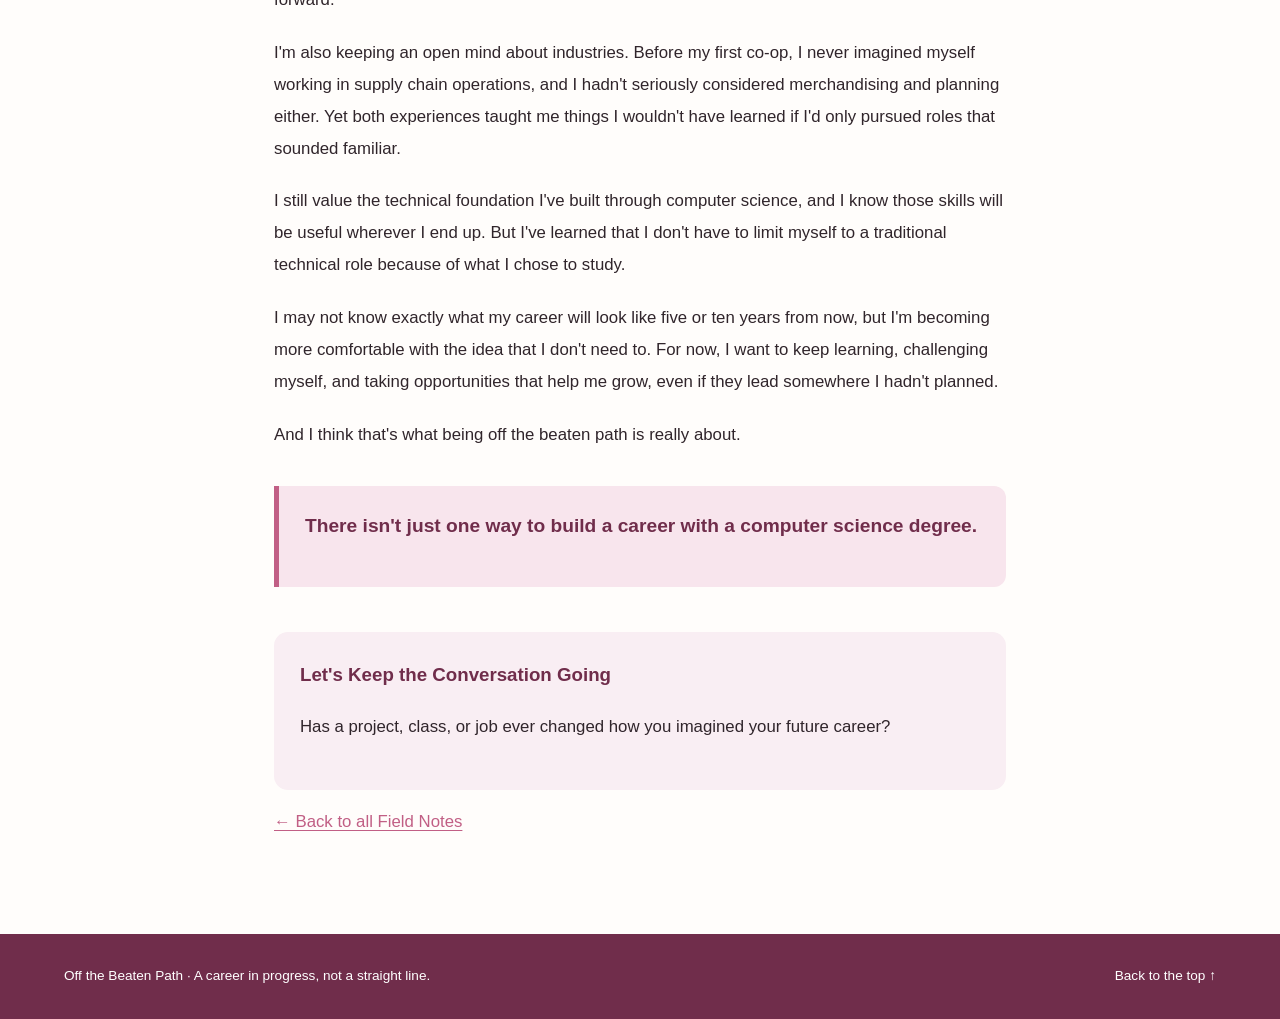
==== commit a6c8e19d: "Add styles for project image in HTML article" ====
--- a/articles/beyond-the-spreadsheet.html
+++ b/articles/beyond-the-spreadsheet.html
@@ -124,6 +124,16 @@
     color: var(--burgundy);
     font-weight: bold;
 }
+
+
+.project-image {
+    width: 100%;
+    height: auto;
+    display: block;
+    border-radius: 12px;
+    border: 1px solid #edd8e2;
+}
+
 
 .article-media figcaption {
     color: var(--muted);
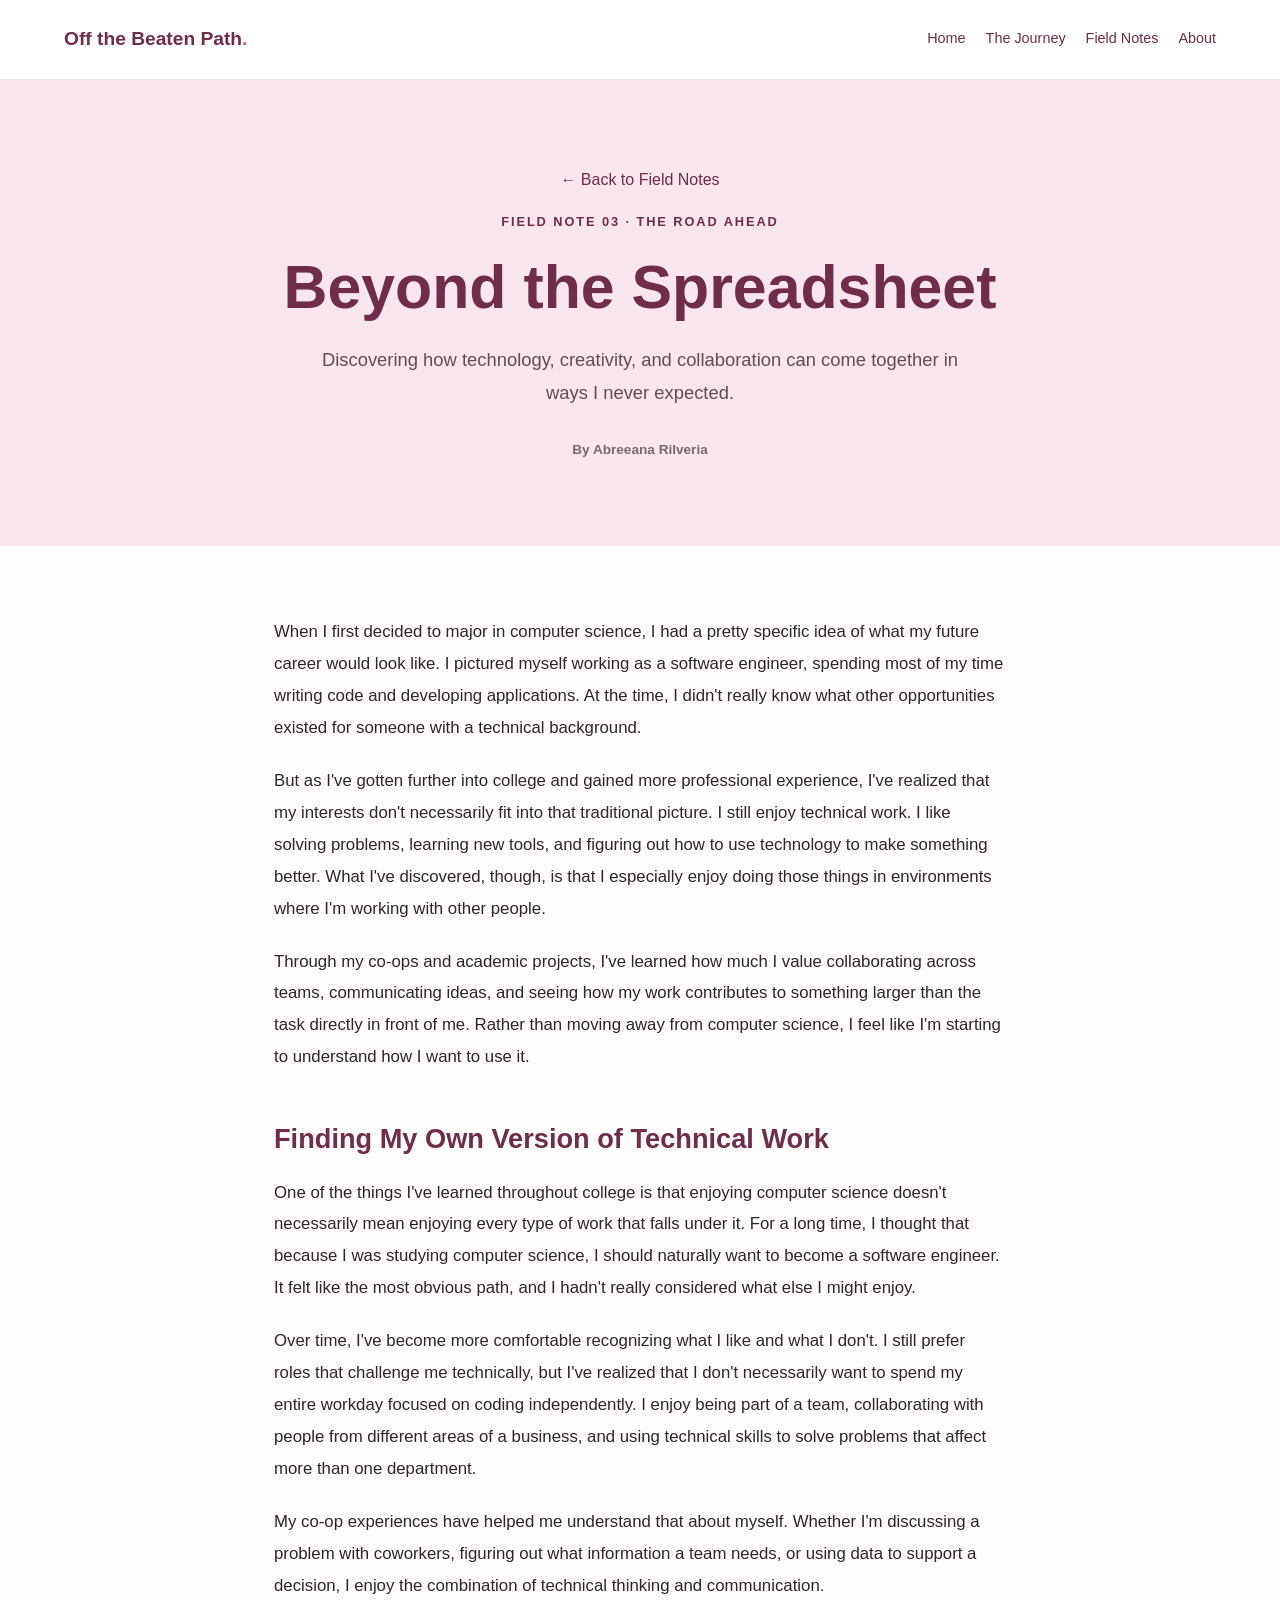
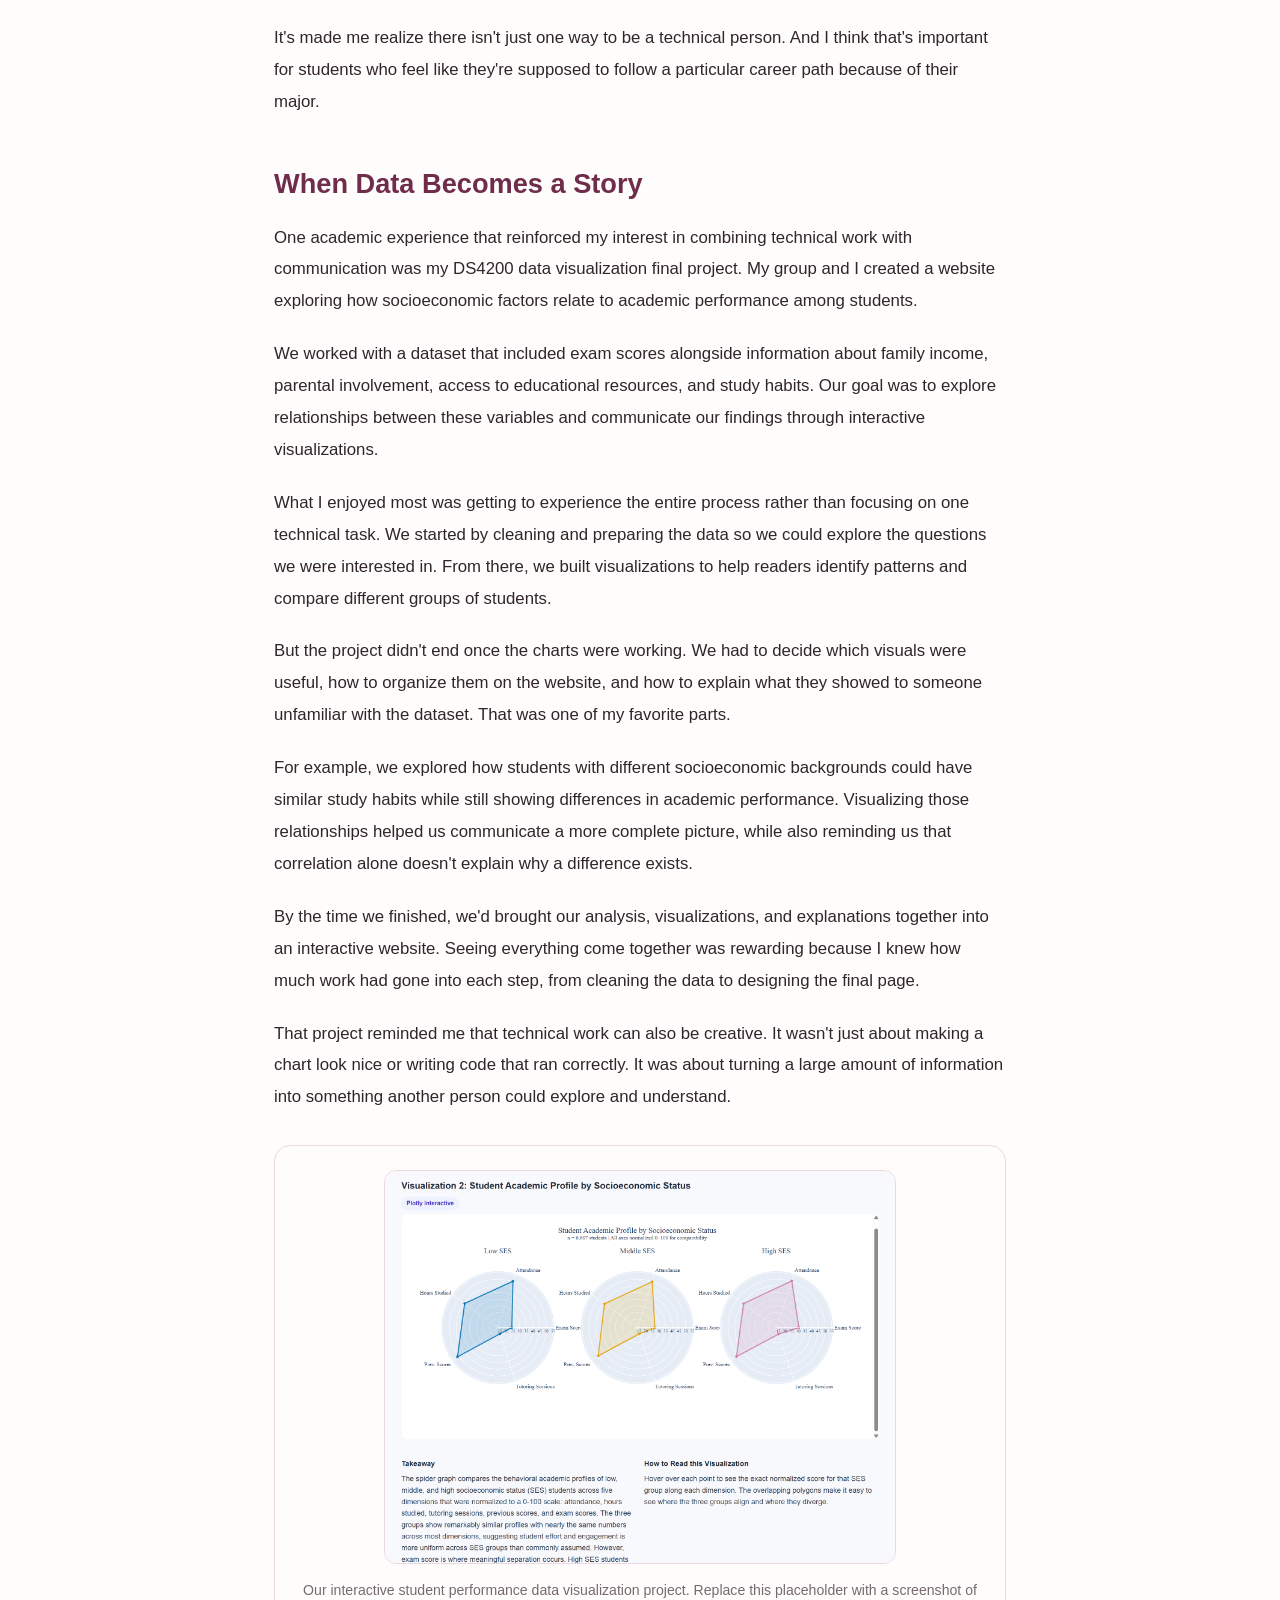
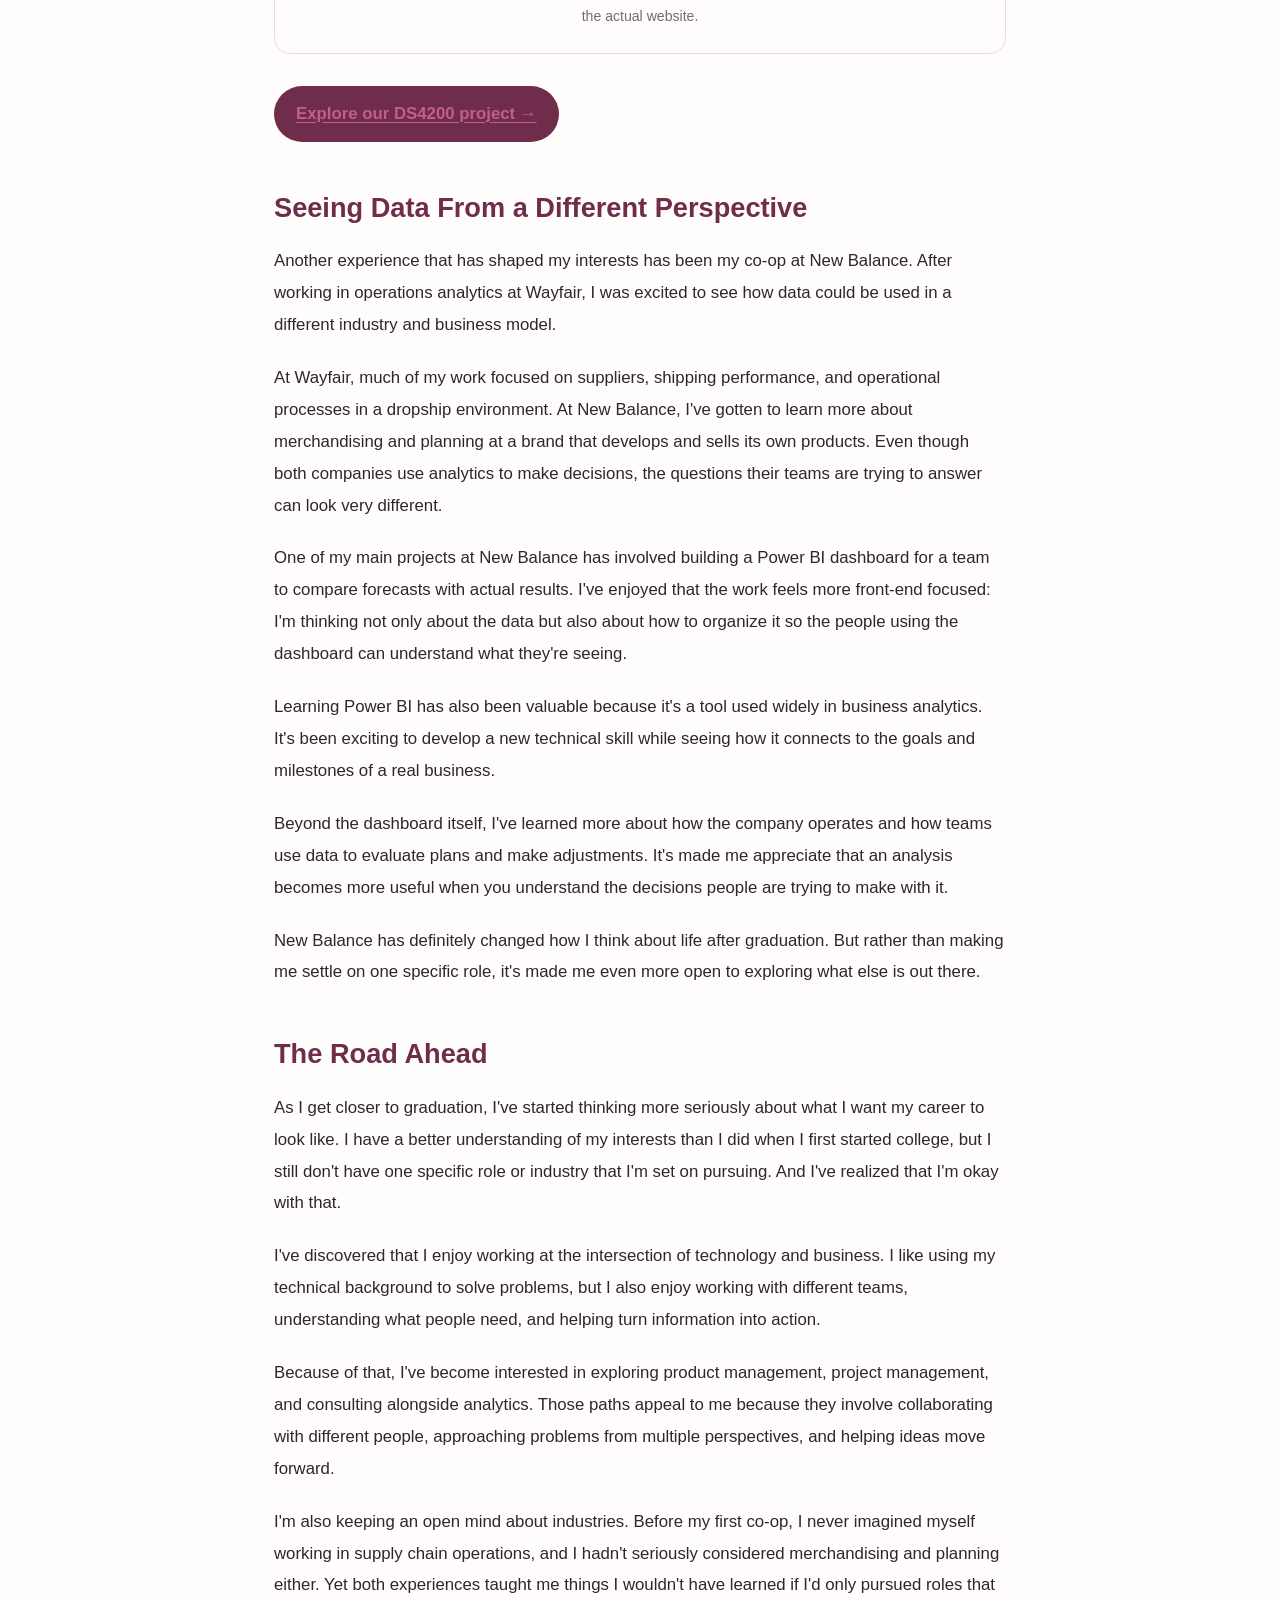
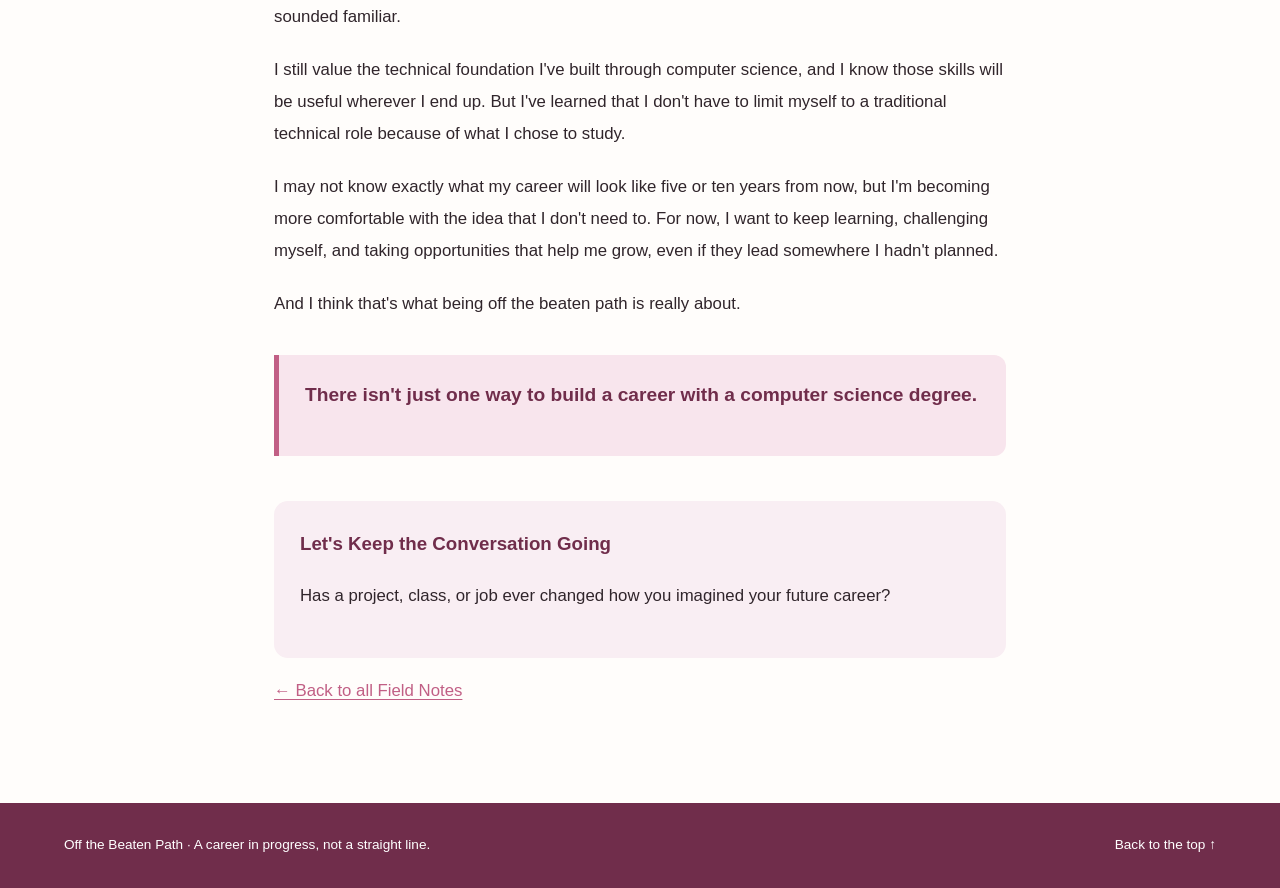
==== commit fd34a19d: "Modify project image width and center alignment Updated project image styles to adjust width and mar" ====
--- a/articles/beyond-the-spreadsheet.html
+++ b/articles/beyond-the-spreadsheet.html
@@ -125,14 +125,16 @@
     font-weight: bold;
 }
 
-
 .project-image {
-    width: 100%;
+    width: 75%;
+    max-width: 550px;
     height: auto;
     display: block;
+    margin: 0 auto;
     border-radius: 12px;
     border: 1px solid #edd8e2;
 }
+
 
 
 .article-media figcaption {
